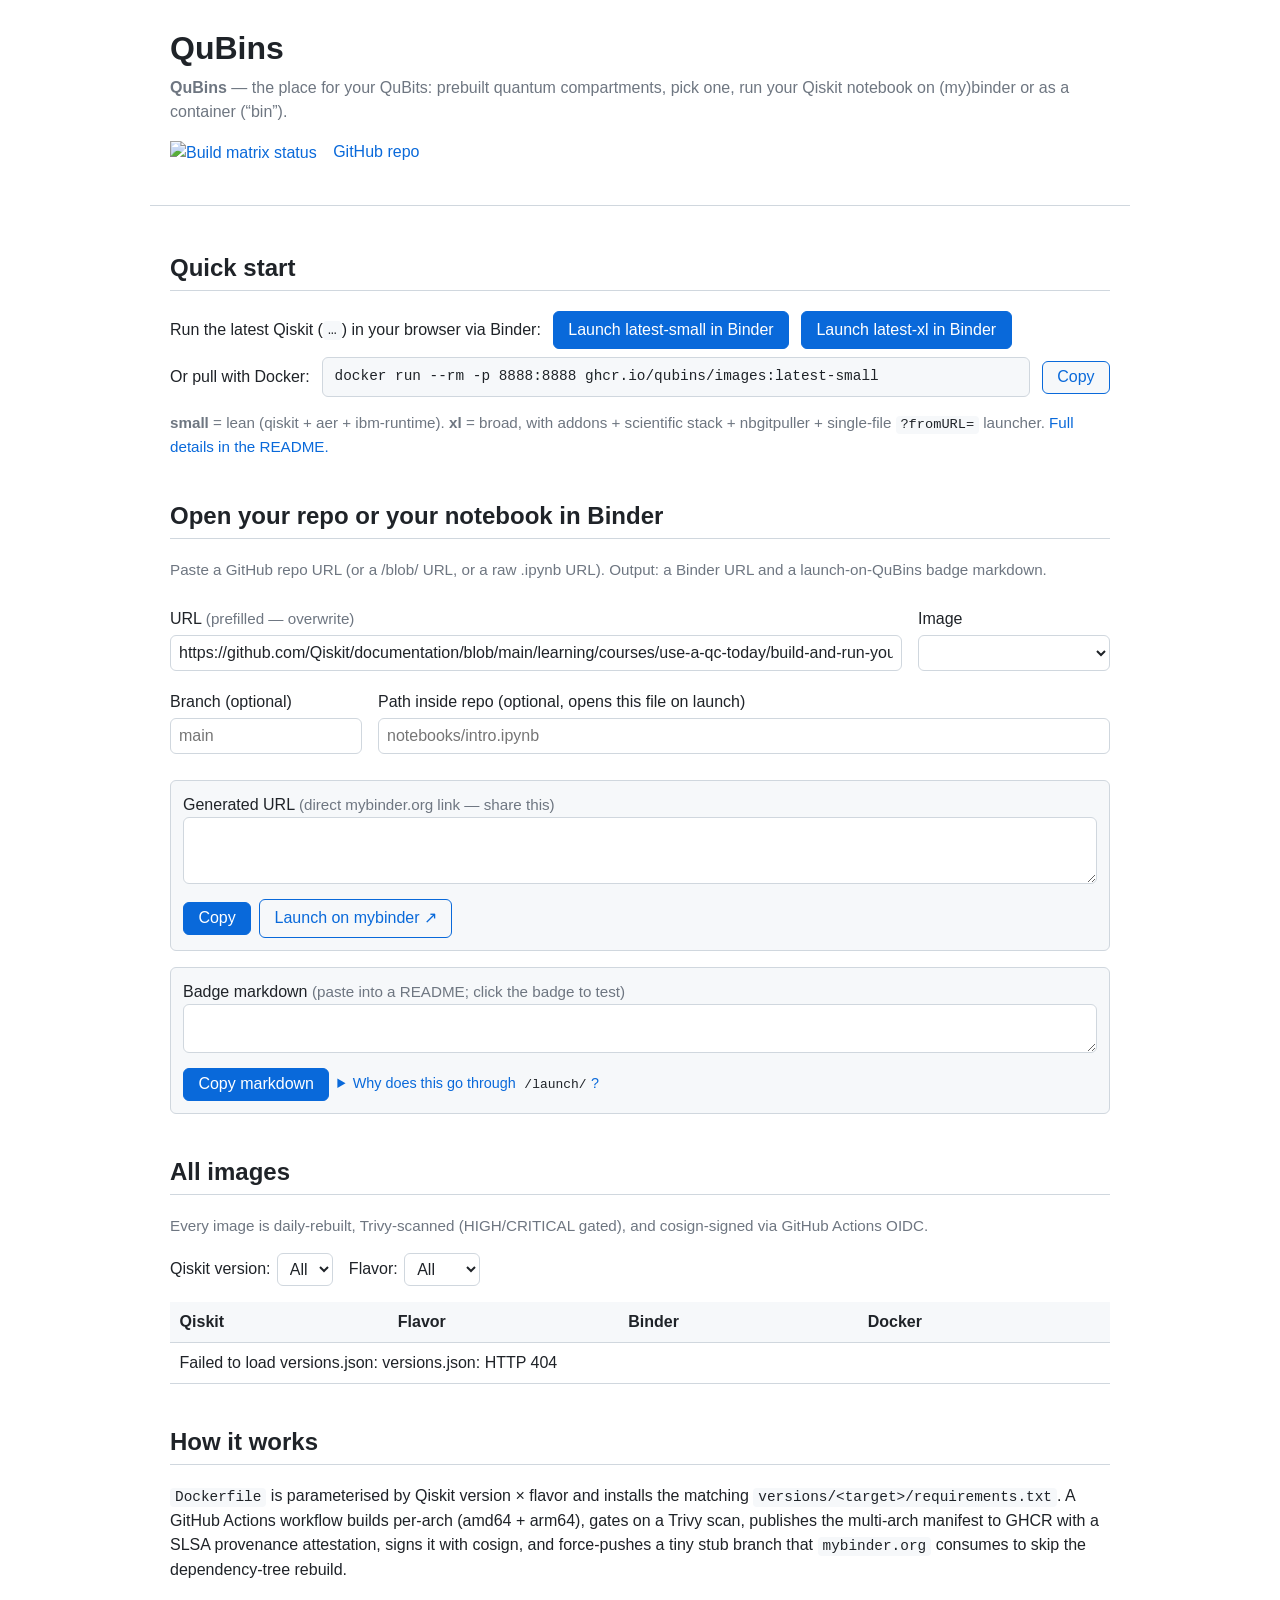
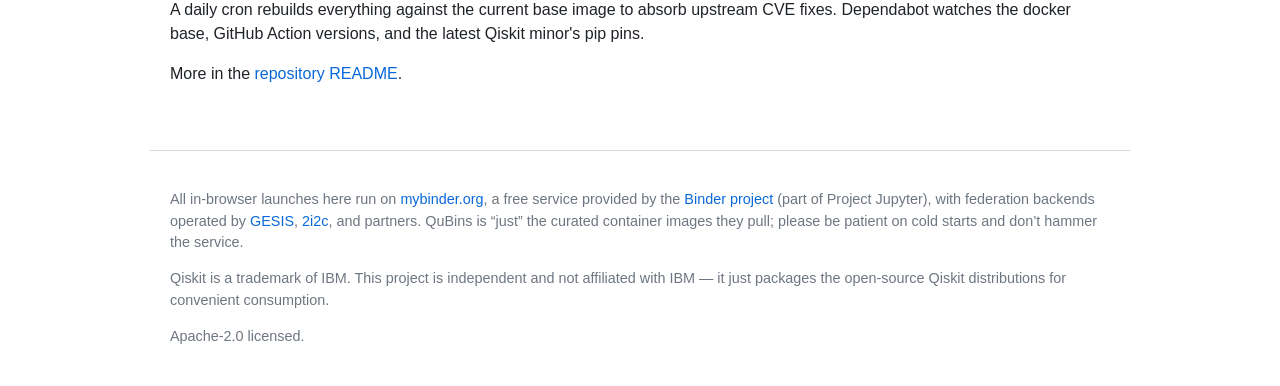
==== docs/index.html @ 39ad766c "Rename GHCR package: qubins/qiskit → qubins/images The previous package name borrowed the "Qiskit" t" ====
<!doctype html>
<html lang="en">
<head>
<meta charset="utf-8">
<meta name="viewport" content="width=device-width,initial-scale=1">
<title>QuBins — prebuilt Qiskit environments for Binder and Docker</title>
<meta name="description" content="Prebuilt, signed, daily-rebuilt Qiskit container images. Launch in Binder with one click or pull with Docker.">
<link rel="stylesheet" href="style.css">
</head>
<body>
<header>
  <h1>QuBins</h1>
  <p class="tagline">
    <strong>QuBins</strong> — the place for your QuBits: prebuilt quantum
    compartments, pick one, run your Qiskit notebook on (my)binder or as
    a container (&ldquo;bin&rdquo;).
  </p>
  <p class="badges">
    <a href="https://github.com/QuBins/qiskit-images/actions/workflows/build-matrix.yml"><img src="https://github.com/QuBins/qiskit-images/actions/workflows/build-matrix.yml/badge.svg" alt="Build matrix status"></a>
    <a href="https://github.com/QuBins/qiskit-images">GitHub repo</a>
  </p>
</header>

<main>

  <section id="quickstart">
    <h2>Quick start</h2>
    <p class="qs-line">
      <span>Run the latest Qiskit (<code id="qs-latest">…</code>) in your browser via Binder:</span>
      <a id="qs-binder-small" class="button" href="#" target="_blank" rel="noopener">Launch latest-small in Binder</a>
      <a id="qs-binder-xl"    class="button" href="#" target="_blank" rel="noopener">Launch latest-xl in Binder</a>
    </p>
    <p class="qs-line">
      <span>Or pull with Docker:</span>
      <code id="qs-docker">docker run --rm -p 8888:8888 ghcr.io/qubins/images:latest-small</code>
      <button class="button secondary" id="qs-docker-copy" type="button">Copy</button>
    </p>
    <p class="hint">
      <strong>small</strong> = lean (qiskit + aer + ibm-runtime).
      <strong>xl</strong> = broad, with addons + scientific stack + nbgitpuller +
      single-file <code>?fromURL=</code> launcher.
      <a href="https://github.com/QuBins/qiskit-images#readme">Full details in the README.</a>
    </p>
  </section>

  <section id="launch">
    <h2>Open your repo or your notebook in Binder</h2>
    <p class="hint">Paste a GitHub repo URL (or a /blob/ URL, or a raw .ipynb URL). Output: a Binder URL and a launch-on-QuBins badge markdown.</p>
    <p id="launch-mode-note" class="hint" hidden></p>

    <form id="form-launch" onsubmit="return false">
      <div class="row">
        <label class="grow">URL <span class="hint">(prefilled — overwrite)</span>
          <input type="url" id="launch-url" required
                 placeholder="https://github.com/USER/REPO  or a /blob/ URL  or a raw .ipynb URL"
                 value="https://github.com/Qiskit/documentation/blob/main/learning/courses/use-a-qc-today/build-and-run-your-first-quantum-program.ipynb">
        </label>
        <label class="image-pick">Image
          <select id="launch-image"></select>
        </label>
      </div>
      <div id="launch-clone-fields">
        <div class="row">
          <label class="branch">Branch (optional)
            <input type="text" id="launch-branch" placeholder="main">
          </label>
          <label class="grow">Path inside repo (optional, opens this file on launch)
            <input type="text" id="launch-path" placeholder="notebooks/intro.ipynb">
          </label>
        </div>
      </div>
    </form>

    <div class="output">
      <label>Generated URL <span class="hint">(direct mybinder.org link — share this)</span>
        <textarea id="launch-out" readonly rows="3"></textarea>
      </label>
      <div class="actions">
        <button class="button" id="launch-copy" type="button">Copy</button>
        <a id="launch-open" class="button secondary" href="#" target="_blank" rel="noopener" hidden>Launch on mybinder ↗</a>
      </div>
    </div>
    <div class="output">
      <label>Badge markdown <span class="hint">(paste into a README; click the badge to test)</span>
        <textarea id="launch-badge-md" readonly rows="2"></textarea>
      </label>
      <div class="actions badge-actions">
        <a id="launch-badge-link" href="#" target="_blank" rel="noopener" hidden><img id="launch-badge-preview" alt="launch on QuBins badge preview"></a>
        <button class="button" id="launch-badge-copy" type="button">Copy markdown</button>
        <details>
          <summary>Why does this go through <code>/launch/</code>?</summary>
          <p class="hint">
            The link in the badge points at our <a href="launch/">/launch/ redirector</a>
            rather than straight to mybinder.org. When mybinder's URL form changes
            (it has, historically), every badge already in the wild keeps working
            with no edit needed on the reader's side.
          </p>
        </details>
      </div>
    </div>
  </section>

  <section id="catalog">
    <h2>All images</h2>
    <p class="hint">
      Every image is daily-rebuilt, Trivy-scanned (HIGH/CRITICAL gated),
      and cosign-signed via GitHub Actions OIDC.
    </p>

    <div class="filters">
      <label>Qiskit version:
        <select id="filter-minor"><option value="">All</option></select>
      </label>
      <label>Flavor:
        <select id="filter-flavor">
          <option value="">All</option>
          <option value="small">small</option>
          <option value="xl">xl</option>
        </select>
      </label>
    </div>

    <table id="catalog-table">
      <thead>
        <tr>
          <th>Qiskit</th>
          <th>Flavor</th>
          <th>Binder</th>
          <th>Docker</th>
        </tr>
      </thead>
      <tbody></tbody>
    </table>
    <ul id="catalog-notes" class="notes"></ul>
  </section>

  <section id="howitworks">
    <h2>How it works</h2>
    <p>
      <code>Dockerfile</code> is parameterised by Qiskit version × flavor and
      installs the matching <code>versions/&lt;target&gt;/requirements.txt</code>.
      A GitHub Actions workflow builds per-arch (amd64 + arm64), gates
      on a Trivy scan, publishes the multi-arch manifest to GHCR with
      a SLSA provenance attestation, signs it with cosign, and
      force-pushes a tiny stub branch that <code>mybinder.org</code>
      consumes to skip the dependency-tree rebuild.
    </p>
    <p>
      A daily cron rebuilds everything against the current base image
      to absorb upstream CVE fixes. Dependabot watches the docker base,
      GitHub Action versions, and the latest Qiskit minor's pip pins.
    </p>
    <p>
      More in the <a href="https://github.com/QuBins/qiskit-images#readme">repository README</a>.
    </p>
  </section>

</main>

<footer>
  <p>
    All in-browser launches here run on
    <a href="https://mybinder.org">mybinder.org</a>, a free service
    provided by the
    <a href="https://jupyter.org/binder">Binder project</a> (part of
    Project Jupyter), with federation backends operated by
    <a href="https://www.gesis.org">GESIS</a>,
    <a href="https://2i2c.org">2i2c</a>, and partners. QuBins is
    &ldquo;just&rdquo; the curated container images they pull; please
    be patient on cold starts and don&rsquo;t hammer the service.
  </p>
  <p>
    Qiskit is a trademark of IBM. This project is independent and not
    affiliated with IBM &mdash; it just packages the open-source Qiskit
    distributions for convenient consumption.
  </p>
  <p>
    Apache-2.0 licensed.
  </p>
</footer>

<script src="app.js"></script>
</body>
</html>
---- docs/style.css ----
:root {
  --fg: #1f2328;
  --fg-muted: #6e7681;
  --bg: #ffffff;
  --bg-soft: #f6f8fa;
  --border: #d0d7de;
  --accent: #0969da;
  --accent-fg: #ffffff;
  --code-bg: #f6f8fa;
  --code-fg: #1f2328;
  --tag-latest: #2da44e;
}

@media (prefers-color-scheme: dark) {
  :root {
    --fg: #e6edf3;
    --fg-muted: #8b949e;
    --bg: #0d1117;
    --bg-soft: #161b22;
    --border: #30363d;
    --accent: #58a6ff;
    --accent-fg: #0d1117;
    --code-bg: #161b22;
    --code-fg: #e6edf3;
    --tag-latest: #3fb950;
  }
}

* { box-sizing: border-box; }

html, body {
  margin: 0;
  padding: 0;
  background: var(--bg);
  color: var(--fg);
  font-family: -apple-system, BlinkMacSystemFont, "Segoe UI", Helvetica, Arial, sans-serif;
  line-height: 1.5;
}

header, main, footer {
  max-width: 980px;
  margin: 0 auto;
  padding: 1.5rem 1.25rem;
}

header {
  border-bottom: 1px solid var(--border);
}

header h1 {
  margin: 0 0 0.25rem 0;
  font-size: 2rem;
}

.tagline {
  color: var(--fg-muted);
  margin: 0 0 0.5rem 0;
}

.badges img {
  vertical-align: middle;
}

.badges a {
  margin-right: 0.75rem;
}

section {
  margin-bottom: 2.5rem;
}

/* Quick-start: prose label + action(s) on a single flex row.
   Wraps below the breakpoint, so it still looks fine on mobile. */
.qs-line {
  display: flex;
  flex-wrap: wrap;
  align-items: center;
  gap: 0.75rem;
  margin: 0.5rem 0;
}
.qs-line > span {
  flex: 0 1 auto;
}
.qs-line > code {
  flex: 1 1 20rem;
  padding: 0.5rem 0.75rem;
  background: var(--code-bg);
  border: 1px solid var(--border);
  border-radius: 6px;
  white-space: nowrap;
  overflow-x: auto;
}

section h2 {
  border-bottom: 1px solid var(--border);
  padding-bottom: 0.25rem;
}

code, pre, textarea {
  font-family: ui-monospace, SFMono-Regular, "SF Mono", Menlo, Consolas, "Liberation Mono", monospace;
  font-size: 0.9em;
}

pre {
  background: var(--code-bg);
  color: var(--code-fg);
  padding: 0.75rem 1rem;
  border-radius: 6px;
  overflow-x: auto;
  border: 1px solid var(--border);
}

code {
  background: var(--code-bg);
  color: var(--code-fg);
  padding: 0.1em 0.35em;
  border-radius: 4px;
}

pre code {
  background: transparent;
  padding: 0;
}

a {
  color: var(--accent);
  text-decoration: none;
}

a:hover {
  text-decoration: underline;
}

.button {
  display: inline-block;
  background: var(--accent);
  color: var(--accent-fg);
  padding: 0.4rem 0.9rem;
  border-radius: 6px;
  border: 1px solid var(--accent);
  font-weight: 500;
  cursor: pointer;
  text-decoration: none;
  font-family: inherit;
  font-size: inherit;
}

.button:hover {
  filter: brightness(1.1);
  text-decoration: none;
}

.button.secondary {
  background: var(--bg-soft);
  color: var(--accent);
}

.button[disabled],
.button:disabled {
  opacity: 0.5;
  cursor: not-allowed;
}

.hint {
  color: var(--fg-muted);
  font-size: 0.95em;
}

.filters {
  margin: 1rem 0;
  display: flex;
  gap: 1rem;
  flex-wrap: wrap;
}

.filters label {
  display: inline-flex;
  align-items: center;
  gap: 0.4rem;
}

select, input, textarea {
  font-family: inherit;
  font-size: inherit;
  padding: 0.35rem 0.5rem;
  border: 1px solid var(--border);
  border-radius: 6px;
  background: var(--bg);
  color: var(--fg);
}

textarea {
  width: 100%;
  resize: vertical;
}

table {
  border-collapse: collapse;
  width: 100%;
}

th, td {
  text-align: left;
  padding: 0.5rem 0.6rem;
  border-bottom: 1px solid var(--border);
  vertical-align: middle;
}

th {
  background: var(--bg-soft);
  font-weight: 600;
}

.row-latest {
  background: rgba(63, 185, 80, 0.06);
}

/* "Embed in your project" section: keep badge previews on their own
   line with a hair of vertical space. */
.badge-row {
  margin: 0.75rem 0;
}
.badge-row img {
  vertical-align: middle;
}

.tag {
  display: inline-block;
  padding: 0.05em 0.5em;
  border-radius: 999px;
  font-size: 0.8em;
  background: var(--tag-latest);
  color: white;
  margin-left: 0.4em;
  vertical-align: middle;
}

.notes {
  color: var(--fg-muted);
  font-size: 0.9em;
}

.tabs {
  display: flex;
  gap: 0.25rem;
  border-bottom: 1px solid var(--border);
  margin-bottom: 1rem;
}

.tab {
  background: transparent;
  color: var(--fg);
  border: 1px solid transparent;
  border-bottom: none;
  padding: 0.4rem 0.9rem;
  font-family: inherit;
  font-size: inherit;
  cursor: pointer;
  border-radius: 6px 6px 0 0;
  position: relative;
  top: 1px;
}

.tab.active {
  background: var(--bg);
  border-color: var(--border);
  font-weight: 600;
}

.tabpanel {
  display: none;
}

.tabpanel.active {
  display: block;
}

form label {
  display: block;
  margin: 0.6rem 0;
}

form label input,
form label select {
  display: block;
  width: 100%;
  margin-top: 0.25rem;
}

/* Side-by-side form rows. Stack on narrow screens via flex-wrap. */
form .row {
  display: flex;
  flex-wrap: wrap;
  gap: 1rem;
}
form .row > label {
  /* Default each cell to a sensible minimum so it doesn't collapse. */
  flex: 1 1 16rem;
}
/* Image picker shrinks to fit its short content rather than stretching
   to fill the row. Don't force-grow it; let neighbours take the slack. */
form label.image-pick {
  flex: 0 0 auto;
}
form label.image-pick select {
  width: auto;
  min-width: 12rem;
}
form label.grow { flex: 1 1 16rem; }

/* Branch is a short identifier; Path is a long sub-path. Bias the
   shared row so Branch takes only what it needs and Path gets the
   rest. Stacks below the 16rem floor on narrow screens. */
form label.branch { flex: 0 1 12rem; }

/* Image dropdown should visually match the text input next to it. The
   `<select>` and `<input>` have slightly different default vertical
   metrics; set a single line-height + box-sizing so they line up. */
form label.image-pick select,
form .row input[type="url"],
form .row input[type="text"] {
  height: 2.25rem;
  box-sizing: border-box;
}

/* Badge action row: preview, copy button, and the why-redirector
   <details> all live on one line to save vertical space. The
   <details> grows to fill remaining width so its expanded panel
   wraps nicely beneath. */
.badge-actions {
  display: flex;
  flex-wrap: wrap;
  align-items: center;
  gap: 0.75rem;
}
.badge-actions details {
  flex: 1 1 16rem;
  margin-top: 0;
}
.badge-actions img {
  vertical-align: middle;
}

/* "Why does this go through /launch/?" — collapsed by default; the
   one-line summary preserves vertical space without losing the link. */
details {
  margin-top: 0.5rem;
}
details > summary {
  cursor: pointer;
  color: var(--accent);
  font-size: 0.9em;
}
details[open] > summary {
  margin-bottom: 0.25rem;
}
details > p {
  margin: 0.25rem 0 0 0;
}

.output {
  margin-top: 1rem;
  padding: 0.75rem;
  border: 1px solid var(--border);
  border-radius: 6px;
  background: var(--bg-soft);
}

.actions {
  margin-top: 0.5rem;
  display: flex;
  gap: 0.5rem;
  align-items: center;
}

footer {
  border-top: 1px solid var(--border);
  color: var(--fg-muted);
  font-size: 0.9em;
}
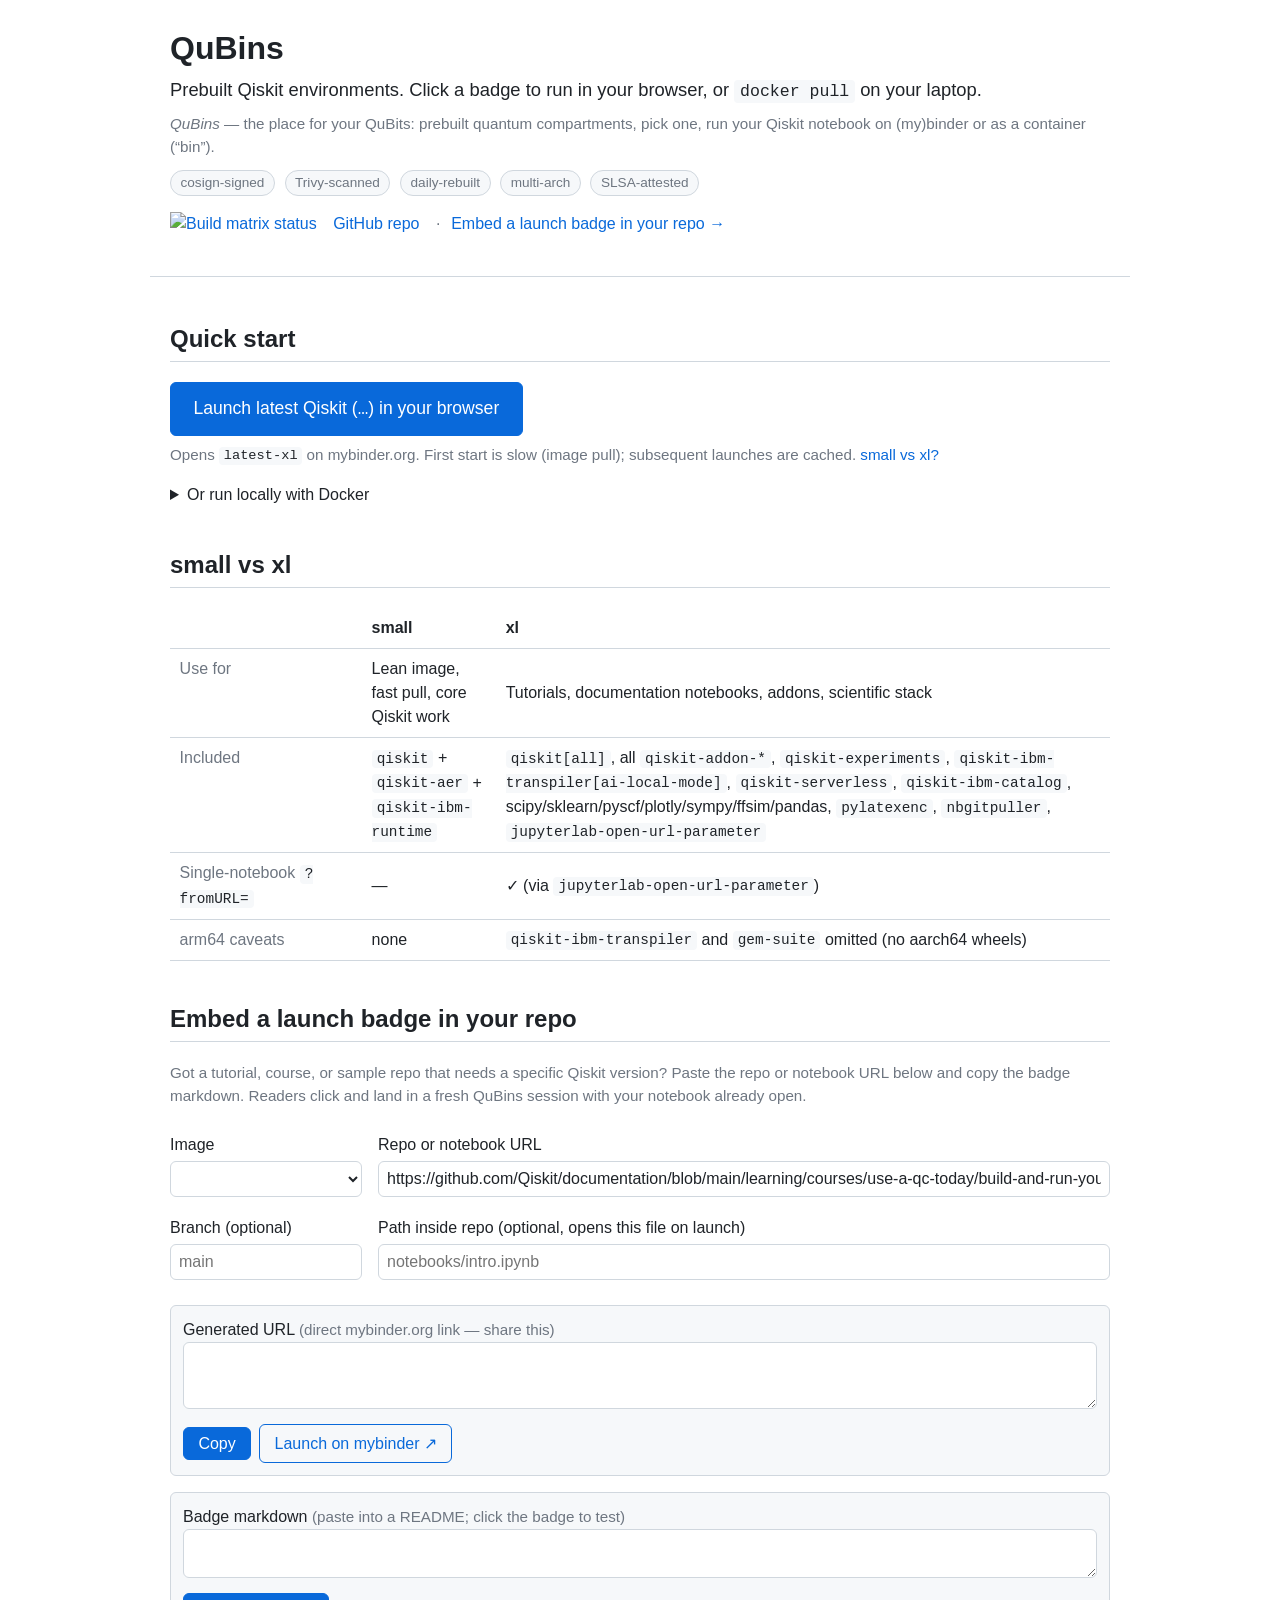
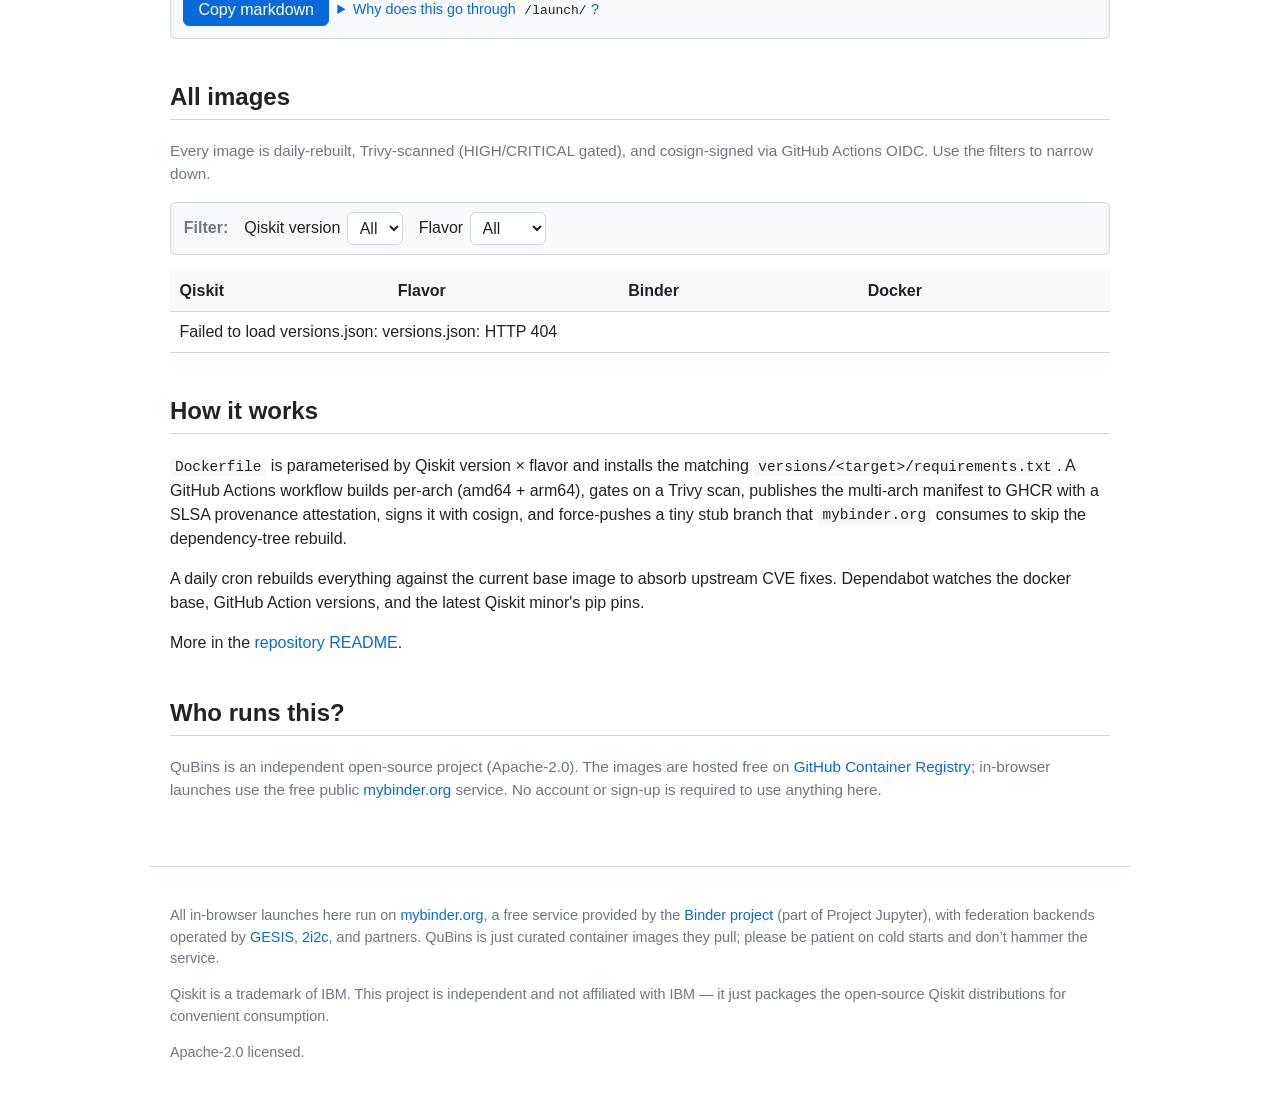
==== commit 6a4b0ea1: "Refresh homepage + README for first-time-visitor clarity Homepage: - Lead with a literal sentence ab" ====
--- a/docs/index.html
+++ b/docs/index.html
@@ -10,14 +10,27 @@
 <body>
 <header>
   <h1>QuBins</h1>
+  <p class="lede">
+    Prebuilt Qiskit environments. Click a badge to run in your
+    browser, or <code>docker pull</code> on your laptop.
+  </p>
   <p class="tagline">
-    <strong>QuBins</strong> — the place for your QuBits: prebuilt quantum
-    compartments, pick one, run your Qiskit notebook on (my)binder or as
-    a container (&ldquo;bin&rdquo;).
+    <em>QuBins</em> — the place for your QuBits: prebuilt quantum
+    compartments, pick one, run your Qiskit notebook on (my)binder or
+    as a container (&ldquo;bin&rdquo;).
+  </p>
+  <p class="trust-strip">
+    <span title="cosign keyless OIDC">cosign-signed</span>
+    <span title="Trivy HIGH/CRITICAL gated on every build">Trivy-scanned</span>
+    <span title="Daily cron at 04:00 UTC absorbs upstream base-image CVE fixes">daily-rebuilt</span>
+    <span title="linux/amd64 + linux/arm64 (Apple Silicon, Graviton)">multi-arch</span>
+    <span title="Build provenance attestations attached to every published manifest">SLSA-attested</span>
   </p>
   <p class="badges">
     <a href="https://github.com/QuBins/qiskit-images/actions/workflows/build-matrix.yml"><img src="https://github.com/QuBins/qiskit-images/actions/workflows/build-matrix.yml/badge.svg" alt="Build matrix status"></a>
     <a href="https://github.com/QuBins/qiskit-images">GitHub repo</a>
+    <span class="sep">·</span>
+    <a href="#launch">Embed a launch badge in your repo &rarr;</a>
   </p>
 </header>
 
@@ -25,38 +38,87 @@
 
   <section id="quickstart">
     <h2>Quick start</h2>
-    <p class="qs-line">
-      <span>Run the latest Qiskit (<code id="qs-latest">…</code>) in your browser via Binder:</span>
-      <a id="qs-binder-small" class="button" href="#" target="_blank" rel="noopener">Launch latest-small in Binder</a>
-      <a id="qs-binder-xl"    class="button" href="#" target="_blank" rel="noopener">Launch latest-xl in Binder</a>
-    </p>
-    <p class="qs-line">
-      <span>Or pull with Docker:</span>
-      <code id="qs-docker">docker run --rm -p 8888:8888 ghcr.io/qubins/images:latest-small</code>
-      <button class="button secondary" id="qs-docker-copy" type="button">Copy</button>
-    </p>
+    <p class="hero">
+      <a id="qs-binder-xl" class="button button-hero" href="#" target="_blank" rel="noopener">
+        Launch latest Qiskit (<code id="qs-latest">…</code>) in your browser
+      </a>
+    </p>
+    <p class="hint hero-hint">
+      Opens <code id="qs-latest-tag">latest-xl</code> on mybinder.org.
+      First start is slow (image pull); subsequent launches are
+      cached. <a href="#flavors">small vs xl?</a>
+    </p>
+
+    <details class="qs-docker">
+      <summary>Or run locally with Docker</summary>
+      <p class="qs-line">
+        <code id="qs-docker">docker run --rm -p 8888:8888 ghcr.io/qubins/images:latest-small</code>
+        <button class="button secondary" id="qs-docker-copy" type="button">Copy</button>
+      </p>
+      <p class="hint">
+        Watch stdout for the tokenised <code>http://127.0.0.1:8888/lab?token=…</code> URL.
+        Mount a folder with <code>-v "$PWD:/home/jovyan/work"</code>.
+      </p>
+    </details>
+  </section>
+
+  <section id="flavors">
+    <h2>small vs xl</h2>
+    <table class="flavors">
+      <thead>
+        <tr>
+          <th></th>
+          <th>small</th>
+          <th>xl</th>
+        </tr>
+      </thead>
+      <tbody>
+        <tr>
+          <th>Use for</th>
+          <td>Lean image, fast pull, core Qiskit work</td>
+          <td>Tutorials, documentation notebooks, addons, scientific stack</td>
+        </tr>
+        <tr>
+          <th>Included</th>
+          <td><code>qiskit</code> + <code>qiskit-aer</code> + <code>qiskit-ibm-runtime</code></td>
+          <td><code>qiskit[all]</code>, all <code>qiskit-addon-*</code>, <code>qiskit-experiments</code>,
+              <code>qiskit-ibm-transpiler[ai-local-mode]</code>, <code>qiskit-serverless</code>,
+              <code>qiskit-ibm-catalog</code>, scipy/sklearn/pyscf/plotly/sympy/ffsim/pandas,
+              <code>pylatexenc</code>, <code>nbgitpuller</code>, <code>jupyterlab-open-url-parameter</code></td>
+        </tr>
+        <tr>
+          <th>Single-notebook <code>?fromURL=</code></th>
+          <td>—</td>
+          <td>✓ (via <code>jupyterlab-open-url-parameter</code>)</td>
+        </tr>
+        <tr>
+          <th>arm64 caveats</th>
+          <td>none</td>
+          <td><code>qiskit-ibm-transpiler</code> and <code>gem-suite</code> omitted (no aarch64 wheels)</td>
+        </tr>
+      </tbody>
+    </table>
+  </section>
+
+  <section id="launch">
+    <h2>Embed a launch badge in your repo</h2>
     <p class="hint">
-      <strong>small</strong> = lean (qiskit + aer + ibm-runtime).
-      <strong>xl</strong> = broad, with addons + scientific stack + nbgitpuller +
-      single-file <code>?fromURL=</code> launcher.
-      <a href="https://github.com/QuBins/qiskit-images#readme">Full details in the README.</a>
-    </p>
-  </section>
-
-  <section id="launch">
-    <h2>Open your repo or your notebook in Binder</h2>
-    <p class="hint">Paste a GitHub repo URL (or a /blob/ URL, or a raw .ipynb URL). Output: a Binder URL and a launch-on-QuBins badge markdown.</p>
+      Got a tutorial, course, or sample repo that needs a specific
+      Qiskit version? Paste the repo or notebook URL below and copy
+      the badge markdown. Readers click and land in a fresh QuBins
+      session with your notebook already open.
+    </p>
     <p id="launch-mode-note" class="hint" hidden></p>
 
     <form id="form-launch" onsubmit="return false">
       <div class="row">
-        <label class="grow">URL <span class="hint">(prefilled — overwrite)</span>
-          <input type="url" id="launch-url" required
-                 placeholder="https://github.com/USER/REPO  or a /blob/ URL  or a raw .ipynb URL"
-                 value="https://github.com/Qiskit/documentation/blob/main/learning/courses/use-a-qc-today/build-and-run-your-first-quantum-program.ipynb">
-        </label>
         <label class="image-pick">Image
           <select id="launch-image"></select>
+        </label>
+        <label class="grow">Repo or notebook URL
+          <input type="url" id="launch-url" required
+                 placeholder="https://github.com/USER/REPO  or  /blob/  or  raw .ipynb URL"
+                 value="https://github.com/Qiskit/documentation/blob/main/learning/courses/use-a-qc-today/build-and-run-your-first-quantum-program.ipynb">
         </label>
       </div>
       <div id="launch-clone-fields">
@@ -104,14 +166,16 @@
     <h2>All images</h2>
     <p class="hint">
       Every image is daily-rebuilt, Trivy-scanned (HIGH/CRITICAL gated),
-      and cosign-signed via GitHub Actions OIDC.
-    </p>
-
-    <div class="filters">
-      <label>Qiskit version:
+      and cosign-signed via GitHub Actions OIDC. Use the filters to
+      narrow down.
+    </p>
+
+    <div class="filters" role="group" aria-label="Filter catalog">
+      <span class="filters-label">Filter:</span>
+      <label>Qiskit version
         <select id="filter-minor"><option value="">All</option></select>
       </label>
-      <label>Flavor:
+      <label>Flavor
         <select id="filter-flavor">
           <option value="">All</option>
           <option value="small">small</option>
@@ -155,6 +219,18 @@
     </p>
   </section>
 
+  <section id="about">
+    <h2>Who runs this?</h2>
+    <p class="hint">
+      QuBins is an independent open-source project (Apache-2.0). The
+      images are hosted free on
+      <a href="https://github.com/QuBins/qiskit-images/pkgs/container/images">GitHub Container Registry</a>;
+      in-browser launches use the free public
+      <a href="https://mybinder.org">mybinder.org</a> service. No
+      account or sign-up is required to use anything here.
+    </p>
+  </section>
+
 </main>
 
 <footer>
@@ -165,9 +241,9 @@
     <a href="https://jupyter.org/binder">Binder project</a> (part of
     Project Jupyter), with federation backends operated by
     <a href="https://www.gesis.org">GESIS</a>,
-    <a href="https://2i2c.org">2i2c</a>, and partners. QuBins is
-    &ldquo;just&rdquo; the curated container images they pull; please
-    be patient on cold starts and don&rsquo;t hammer the service.
+    <a href="https://2i2c.org">2i2c</a>, and partners. QuBins is just
+    curated container images they pull; please be patient on cold
+    starts and don&rsquo;t hammer the service.
   </p>
   <p>
     Qiskit is a trademark of IBM. This project is independent and not
--- a/docs/style.css
+++ b/docs/style.css
@@ -52,9 +52,41 @@
   font-size: 2rem;
 }
 
+/* Lede: one literal sentence above the wordplay tagline. Slightly
+   bigger than body text so it gets read first. */
+.lede {
+  font-size: 1.15rem;
+  margin: 0 0 0.5rem 0;
+}
+
 .tagline {
   color: var(--fg-muted);
-  margin: 0 0 0.5rem 0;
+  margin: 0 0 0.75rem 0;
+  font-size: 0.95em;
+}
+
+/* Trust strip: row of small "supply-chain at a glance" tokens under
+   the lede. Hover/title tooltips carry the detail; the strip itself
+   stays scannable. */
+.trust-strip {
+  display: flex;
+  flex-wrap: wrap;
+  gap: 0.4rem 0.6rem;
+  margin: 0 0 0.75rem 0;
+  font-size: 0.85em;
+}
+.trust-strip span {
+  background: var(--bg-soft);
+  color: var(--fg-muted);
+  border: 1px solid var(--border);
+  border-radius: 999px;
+  padding: 0.1em 0.7em;
+  cursor: default;
+}
+
+.badges .sep {
+  color: var(--fg-muted);
+  margin-right: 0.4rem;
 }
 
 .badges img {
@@ -161,6 +193,54 @@
   cursor: not-allowed;
 }
 
+/* Hero CTA: the single big "Launch latest Qiskit" button in the
+   quick-start. Bigger, generous padding, sits alone on its line. */
+.button-hero {
+  font-size: 1.1rem;
+  padding: 0.75rem 1.4rem;
+}
+.button-hero code {
+  background: transparent;
+  color: inherit;
+  padding: 0;
+  font-size: inherit;
+}
+
+.hero {
+  margin: 1rem 0 0.5rem 0;
+}
+.hero-hint {
+  margin: 0 0 1rem 0;
+}
+
+/* The fold-out "Or run locally with Docker" details — collapsed by
+   default so the hero stays the focus. */
+details.qs-docker {
+  margin-top: 0.5rem;
+}
+details.qs-docker > summary {
+  font-size: 1em;
+  color: var(--fg);
+  font-weight: 500;
+}
+
+/* small vs xl comparison table. First column is a row header, slightly
+   muted so the meaningful cells stand out. */
+table.flavors th {
+  background: transparent;
+  font-weight: 500;
+}
+table.flavors tbody th {
+  color: var(--fg-muted);
+  width: 12rem;
+  font-weight: 500;
+  vertical-align: top;
+}
+table.flavors thead th:nth-child(2),
+table.flavors thead th:nth-child(3) {
+  font-weight: 600;
+}
+
 .hint {
   color: var(--fg-muted);
   font-size: 0.95em;
@@ -168,9 +248,19 @@
 
 .filters {
   margin: 1rem 0;
-  display: flex;
+  padding: 0.6rem 0.8rem;
+  background: var(--bg-soft);
+  border: 1px solid var(--border);
+  border-radius: 6px;
+  display: flex;
+  align-items: center;
   gap: 1rem;
   flex-wrap: wrap;
+}
+
+.filters .filters-label {
+  font-weight: 600;
+  color: var(--fg-muted);
 }
 
 .filters label {
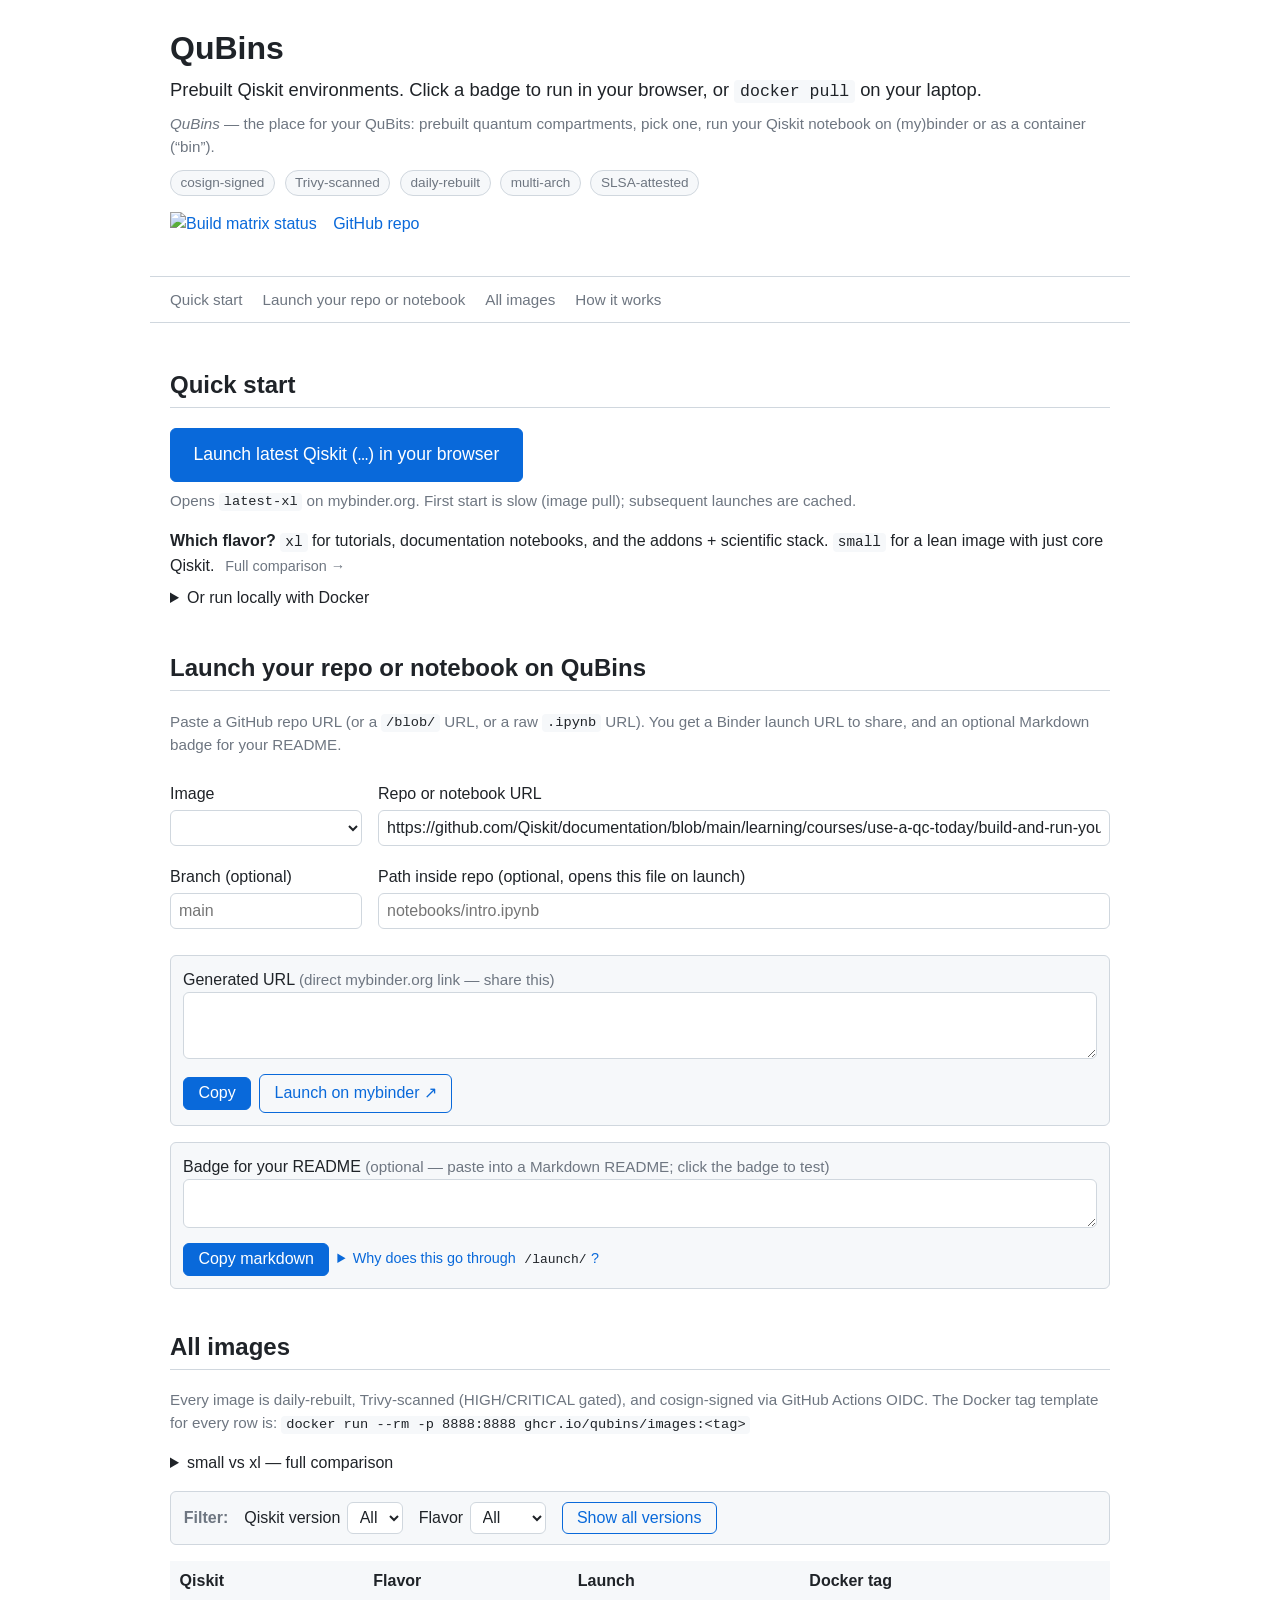
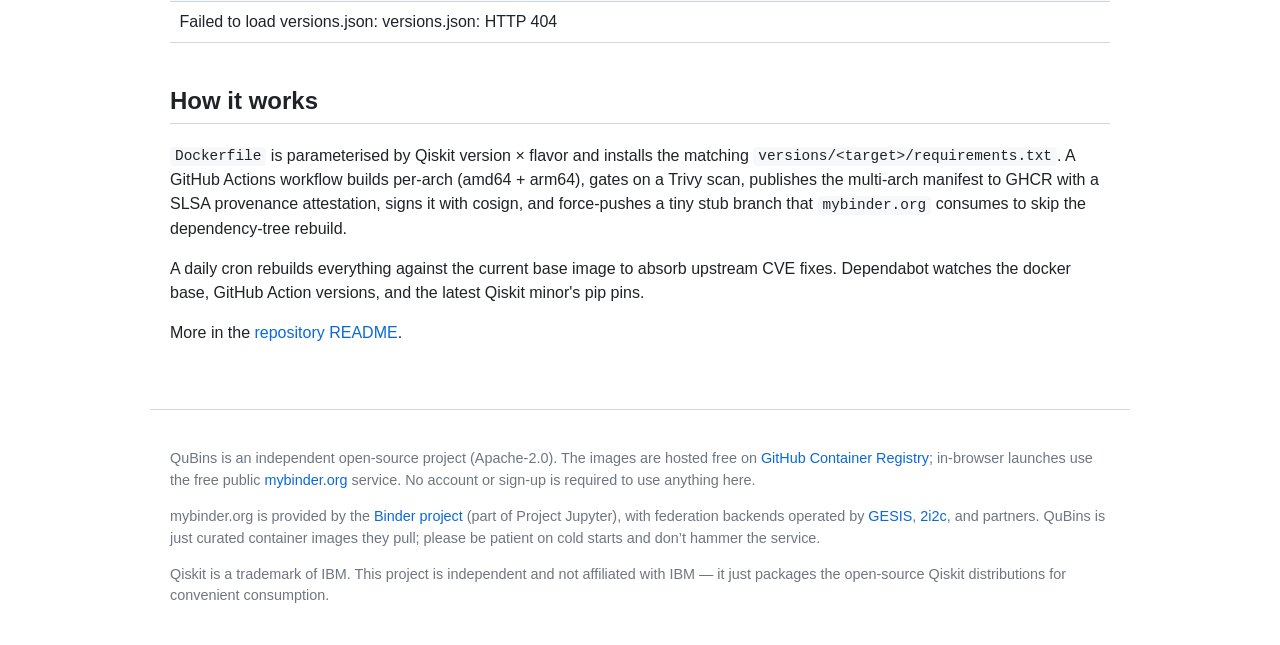
==== commit ec65475f: "Homepage + README follow-up: tighter sections, page nav, defer detail Based on follow-up feedback af" ====
--- a/docs/index.html
+++ b/docs/index.html
@@ -29,10 +29,15 @@
   <p class="badges">
     <a href="https://github.com/QuBins/qiskit-images/actions/workflows/build-matrix.yml"><img src="https://github.com/QuBins/qiskit-images/actions/workflows/build-matrix.yml/badge.svg" alt="Build matrix status"></a>
     <a href="https://github.com/QuBins/qiskit-images">GitHub repo</a>
-    <span class="sep">·</span>
-    <a href="#launch">Embed a launch badge in your repo &rarr;</a>
   </p>
 </header>
+
+<nav class="topnav" aria-label="On this page">
+  <a href="#quickstart">Quick start</a>
+  <a href="#launch">Launch your repo or notebook</a>
+  <a href="#catalog">All images</a>
+  <a href="#howitworks">How it works</a>
+</nav>
 
 <main>
 
@@ -46,7 +51,13 @@
     <p class="hint hero-hint">
       Opens <code id="qs-latest-tag">latest-xl</code> on mybinder.org.
       First start is slow (image pull); subsequent launches are
-      cached. <a href="#flavors">small vs xl?</a>
+      cached.
+    </p>
+    <p class="hero-pick">
+      <strong>Which flavor?</strong> <code>xl</code> for tutorials,
+      documentation notebooks, and the addons + scientific stack.
+      <code>small</code> for a lean image with just core Qiskit.
+      <a href="#catalog-flavors" class="hint">Full comparison &rarr;</a>
     </p>
 
     <details class="qs-docker">
@@ -62,51 +73,12 @@
     </details>
   </section>
 
-  <section id="flavors">
-    <h2>small vs xl</h2>
-    <table class="flavors">
-      <thead>
-        <tr>
-          <th></th>
-          <th>small</th>
-          <th>xl</th>
-        </tr>
-      </thead>
-      <tbody>
-        <tr>
-          <th>Use for</th>
-          <td>Lean image, fast pull, core Qiskit work</td>
-          <td>Tutorials, documentation notebooks, addons, scientific stack</td>
-        </tr>
-        <tr>
-          <th>Included</th>
-          <td><code>qiskit</code> + <code>qiskit-aer</code> + <code>qiskit-ibm-runtime</code></td>
-          <td><code>qiskit[all]</code>, all <code>qiskit-addon-*</code>, <code>qiskit-experiments</code>,
-              <code>qiskit-ibm-transpiler[ai-local-mode]</code>, <code>qiskit-serverless</code>,
-              <code>qiskit-ibm-catalog</code>, scipy/sklearn/pyscf/plotly/sympy/ffsim/pandas,
-              <code>pylatexenc</code>, <code>nbgitpuller</code>, <code>jupyterlab-open-url-parameter</code></td>
-        </tr>
-        <tr>
-          <th>Single-notebook <code>?fromURL=</code></th>
-          <td>—</td>
-          <td>✓ (via <code>jupyterlab-open-url-parameter</code>)</td>
-        </tr>
-        <tr>
-          <th>arm64 caveats</th>
-          <td>none</td>
-          <td><code>qiskit-ibm-transpiler</code> and <code>gem-suite</code> omitted (no aarch64 wheels)</td>
-        </tr>
-      </tbody>
-    </table>
-  </section>
-
   <section id="launch">
-    <h2>Embed a launch badge in your repo</h2>
+    <h2>Launch your repo or notebook on QuBins</h2>
     <p class="hint">
-      Got a tutorial, course, or sample repo that needs a specific
-      Qiskit version? Paste the repo or notebook URL below and copy
-      the badge markdown. Readers click and land in a fresh QuBins
-      session with your notebook already open.
+      Paste a GitHub repo URL (or a <code>/blob/</code> URL, or a raw
+      <code>.ipynb</code> URL). You get a Binder launch URL to share,
+      and an optional Markdown badge for your README.
     </p>
     <p id="launch-mode-note" class="hint" hidden></p>
 
@@ -143,7 +115,7 @@
       </div>
     </div>
     <div class="output">
-      <label>Badge markdown <span class="hint">(paste into a README; click the badge to test)</span>
+      <label>Badge for your README <span class="hint">(optional — paste into a Markdown README; click the badge to test)</span>
         <textarea id="launch-badge-md" readonly rows="2"></textarea>
       </label>
       <div class="actions badge-actions">
@@ -165,10 +137,49 @@
   <section id="catalog">
     <h2>All images</h2>
     <p class="hint">
-      Every image is daily-rebuilt, Trivy-scanned (HIGH/CRITICAL gated),
-      and cosign-signed via GitHub Actions OIDC. Use the filters to
-      narrow down.
-    </p>
+      Every image is daily-rebuilt, Trivy-scanned (HIGH/CRITICAL
+      gated), and cosign-signed via GitHub Actions OIDC. The Docker
+      tag template for every row is:
+      <code>docker run --rm -p 8888:8888 ghcr.io/qubins/images:&lt;tag&gt;</code>
+    </p>
+
+    <details id="catalog-flavors" class="catalog-flavors">
+      <summary>small vs xl — full comparison</summary>
+      <table class="flavors">
+        <thead>
+          <tr>
+            <th></th>
+            <th>small</th>
+            <th>xl</th>
+          </tr>
+        </thead>
+        <tbody>
+          <tr>
+            <th>Use for</th>
+            <td>Lean image, fast pull, core Qiskit work</td>
+            <td>Tutorials, documentation notebooks, addons, scientific stack</td>
+          </tr>
+          <tr>
+            <th>Included</th>
+            <td><code>qiskit</code> + <code>qiskit-aer</code> + <code>qiskit-ibm-runtime</code></td>
+            <td><code>qiskit[all]</code>, all <code>qiskit-addon-*</code>, <code>qiskit-experiments</code>,
+                <code>qiskit-ibm-transpiler[ai-local-mode]</code>, <code>qiskit-serverless</code>,
+                <code>qiskit-ibm-catalog</code>, scipy/sklearn/pyscf/plotly/sympy/ffsim/pandas,
+                <code>pylatexenc</code>, <code>nbgitpuller</code>, <code>jupyterlab-open-url-parameter</code></td>
+          </tr>
+          <tr>
+            <th>Single-notebook <code>?fromURL=</code></th>
+            <td>—</td>
+            <td>✓ (via <code>jupyterlab-open-url-parameter</code>)</td>
+          </tr>
+          <tr>
+            <th>arm64 caveats</th>
+            <td>none</td>
+            <td><code>qiskit-ibm-transpiler</code> and <code>gem-suite</code> omitted (no aarch64 wheels)</td>
+          </tr>
+        </tbody>
+      </table>
+    </details>
 
     <div class="filters" role="group" aria-label="Filter catalog">
       <span class="filters-label">Filter:</span>
@@ -182,6 +193,7 @@
           <option value="xl">xl</option>
         </select>
       </label>
+      <button id="filter-show-all" class="button secondary" type="button" hidden>Show all versions</button>
     </div>
 
     <table id="catalog-table">
@@ -189,8 +201,8 @@
         <tr>
           <th>Qiskit</th>
           <th>Flavor</th>
-          <th>Binder</th>
-          <th>Docker</th>
+          <th>Launch</th>
+          <th>Docker tag</th>
         </tr>
       </thead>
       <tbody></tbody>
@@ -219,25 +231,19 @@
     </p>
   </section>
 
-  <section id="about">
-    <h2>Who runs this?</h2>
-    <p class="hint">
-      QuBins is an independent open-source project (Apache-2.0). The
-      images are hosted free on
-      <a href="https://github.com/QuBins/qiskit-images/pkgs/container/images">GitHub Container Registry</a>;
-      in-browser launches use the free public
-      <a href="https://mybinder.org">mybinder.org</a> service. No
-      account or sign-up is required to use anything here.
-    </p>
-  </section>
-
 </main>
 
 <footer>
   <p>
-    All in-browser launches here run on
-    <a href="https://mybinder.org">mybinder.org</a>, a free service
-    provided by the
+    QuBins is an independent open-source project (Apache-2.0). The
+    images are hosted free on
+    <a href="https://github.com/QuBins/qiskit-images/pkgs/container/images">GitHub Container Registry</a>;
+    in-browser launches use the free public
+    <a href="https://mybinder.org">mybinder.org</a> service. No
+    account or sign-up is required to use anything here.
+  </p>
+  <p>
+    mybinder.org is provided by the
     <a href="https://jupyter.org/binder">Binder project</a> (part of
     Project Jupyter), with federation backends operated by
     <a href="https://www.gesis.org">GESIS</a>,
@@ -250,9 +256,6 @@
     affiliated with IBM &mdash; it just packages the open-source Qiskit
     distributions for convenient consumption.
   </p>
-  <p>
-    Apache-2.0 licensed.
-  </p>
 </footer>
 
 <script src="app.js"></script>
--- a/docs/style.css
+++ b/docs/style.css
@@ -89,6 +89,27 @@
   margin-right: 0.4rem;
 }
 
+/* In-page nav strip under the header. Plain anchors, no JS; matches
+   the section ordering so it doubles as a TOC for long pages. */
+nav.topnav {
+  max-width: 980px;
+  margin: 0 auto;
+  padding: 0.5rem 1.25rem;
+  border-bottom: 1px solid var(--border);
+  display: flex;
+  flex-wrap: wrap;
+  gap: 0.25rem 1.25rem;
+  font-size: 0.95em;
+}
+nav.topnav a {
+  color: var(--fg-muted);
+  padding: 0.2rem 0;
+}
+nav.topnav a:hover {
+  color: var(--accent);
+  text-decoration: none;
+}
+
 .badges img {
   vertical-align: middle;
 }
@@ -209,6 +230,13 @@
 .hero {
   margin: 1rem 0 0.5rem 0;
 }
+.hero-pick {
+  margin: 0.25rem 0 0.5rem 0;
+}
+.hero-pick a {
+  margin-left: 0.4rem;
+  font-size: 0.9em;
+}
 .hero-hint {
   margin: 0 0 1rem 0;
 }
@@ -239,6 +267,38 @@
 table.flavors thead th:nth-child(2),
 table.flavors thead th:nth-child(3) {
   font-weight: 600;
+}
+
+/* The full small-vs-xl comparison is collapsed by default inside the
+   catalog section; this gives the summary line a bit more weight than
+   the generic accent-blue link styling so it reads as a section
+   subhead. */
+details.catalog-flavors {
+  margin: 0.5rem 0 1rem 0;
+}
+details.catalog-flavors > summary {
+  color: var(--fg);
+  font-size: 1em;
+  font-weight: 500;
+}
+details.catalog-flavors[open] {
+  background: var(--bg-soft);
+  border: 1px solid var(--border);
+  border-radius: 6px;
+  padding: 0.5rem 0.8rem;
+}
+details.catalog-flavors[open] > summary {
+  margin-bottom: 0.5rem;
+}
+
+/* Catalog "Docker tag" cell: tag string + small copy button on one
+   line. Keep the tag selectable; the button copies the *full* docker
+   run command (template + tag) per its title attribute. */
+td.docker-tag-cell {
+  white-space: nowrap;
+}
+td.docker-tag-cell code {
+  margin-right: 0.4rem;
 }
 
 .hint {
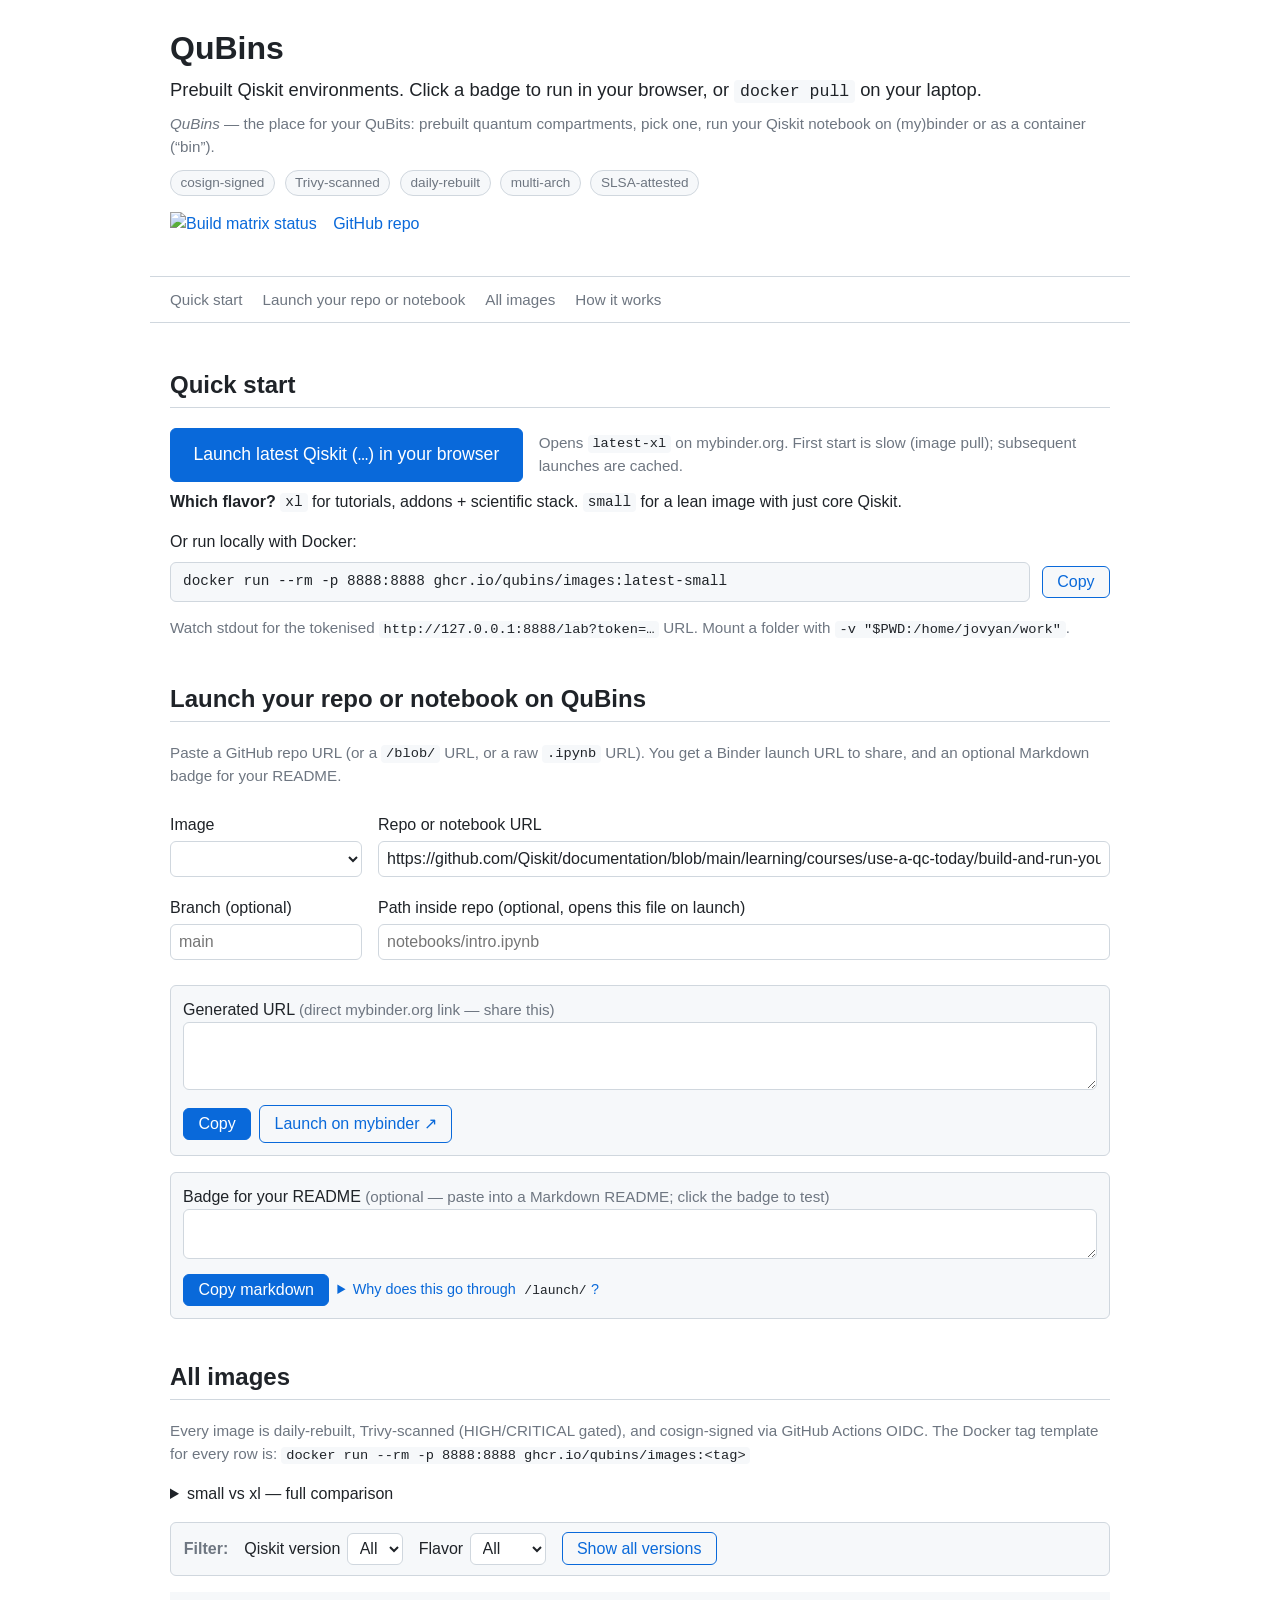
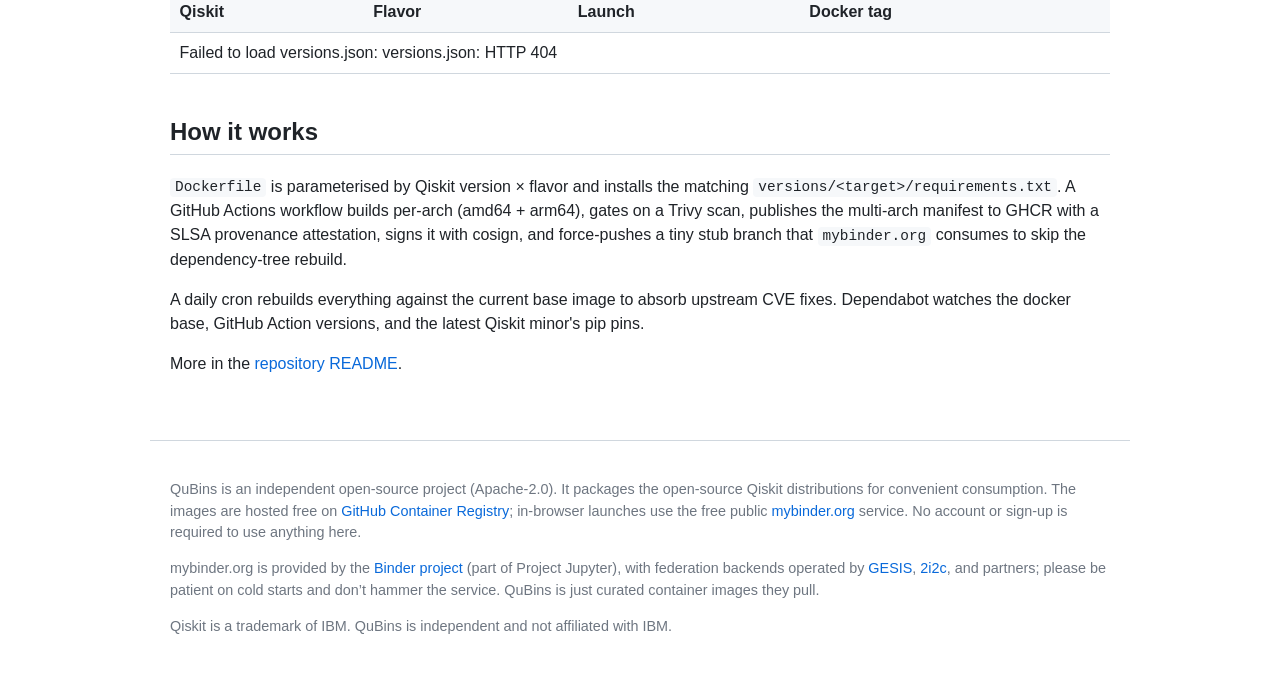
==== commit c746a14a: "Homepage + README: second follow-up pass Homepage hero: - Move the "Opens latest-xl on mybinder.org…" ====
--- a/docs/index.html
+++ b/docs/index.html
@@ -43,25 +43,24 @@
 
   <section id="quickstart">
     <h2>Quick start</h2>
-    <p class="hero">
+    <div class="hero">
       <a id="qs-binder-xl" class="button button-hero" href="#" target="_blank" rel="noopener">
         Launch latest Qiskit (<code id="qs-latest">…</code>) in your browser
       </a>
-    </p>
-    <p class="hint hero-hint">
-      Opens <code id="qs-latest-tag">latest-xl</code> on mybinder.org.
-      First start is slow (image pull); subsequent launches are
-      cached.
-    </p>
+      <span class="hint hero-hint">
+        Opens <code id="qs-latest-tag">latest-xl</code> on mybinder.org.
+        First start is slow (image pull); subsequent launches are
+        cached.
+      </span>
+    </div>
     <p class="hero-pick">
       <strong>Which flavor?</strong> <code>xl</code> for tutorials,
-      documentation notebooks, and the addons + scientific stack.
-      <code>small</code> for a lean image with just core Qiskit.
-      <a href="#catalog-flavors" class="hint">Full comparison &rarr;</a>
-    </p>
-
-    <details class="qs-docker">
-      <summary>Or run locally with Docker</summary>
+      addons + scientific stack. <code>small</code> for a lean image
+      with just core Qiskit.
+    </p>
+
+    <div class="qs-docker">
+      <p class="qs-docker-label">Or run locally with Docker:</p>
       <p class="qs-line">
         <code id="qs-docker">docker run --rm -p 8888:8888 ghcr.io/qubins/images:latest-small</code>
         <button class="button secondary" id="qs-docker-copy" type="button">Copy</button>
@@ -70,7 +69,7 @@
         Watch stdout for the tokenised <code>http://127.0.0.1:8888/lab?token=…</code> URL.
         Mount a folder with <code>-v "$PWD:/home/jovyan/work"</code>.
       </p>
-    </details>
+    </div>
   </section>
 
   <section id="launch">
@@ -235,8 +234,9 @@
 
 <footer>
   <p>
-    QuBins is an independent open-source project (Apache-2.0). The
-    images are hosted free on
+    QuBins is an independent open-source project (Apache-2.0). It
+    packages the open-source Qiskit distributions for convenient
+    consumption. The images are hosted free on
     <a href="https://github.com/QuBins/qiskit-images/pkgs/container/images">GitHub Container Registry</a>;
     in-browser launches use the free public
     <a href="https://mybinder.org">mybinder.org</a> service. No
@@ -247,14 +247,13 @@
     <a href="https://jupyter.org/binder">Binder project</a> (part of
     Project Jupyter), with federation backends operated by
     <a href="https://www.gesis.org">GESIS</a>,
-    <a href="https://2i2c.org">2i2c</a>, and partners. QuBins is just
-    curated container images they pull; please be patient on cold
-    starts and don&rsquo;t hammer the service.
+    <a href="https://2i2c.org">2i2c</a>, and partners; please be
+    patient on cold starts and don&rsquo;t hammer the service. QuBins
+    is just curated container images they pull.
   </p>
   <p>
-    Qiskit is a trademark of IBM. This project is independent and not
-    affiliated with IBM &mdash; it just packages the open-source Qiskit
-    distributions for convenient consumption.
+    Qiskit is a trademark of IBM. QuBins is independent and not
+    affiliated with IBM.
   </p>
 </footer>
 
--- a/docs/style.css
+++ b/docs/style.css
@@ -227,46 +227,64 @@
   font-size: inherit;
 }
 
+/* Hero row: big launch button and its explanatory hint side-by-side,
+   wrapping below the breakpoint. The hint stays vertically centred
+   relative to the (taller) button so the two read as one unit. */
 .hero {
+  display: flex;
+  flex-wrap: wrap;
+  align-items: center;
+  gap: 1rem;
   margin: 1rem 0 0.5rem 0;
 }
+.hero-hint {
+  flex: 1 1 18rem;
+  margin: 0;
+}
 .hero-pick {
-  margin: 0.25rem 0 0.5rem 0;
-}
-.hero-pick a {
-  margin-left: 0.4rem;
-  font-size: 0.9em;
-}
-.hero-hint {
-  margin: 0 0 1rem 0;
-}
-
-/* The fold-out "Or run locally with Docker" details — collapsed by
-   default so the hero stays the focus. */
-details.qs-docker {
+  margin: 0.25rem 0 1rem 0;
+}
+
+/* "Or run locally with Docker" block. No longer folded — it's short
+   enough to live inline. The label sits on its own line above the
+   command + copy button. */
+.qs-docker {
   margin-top: 0.5rem;
 }
-details.qs-docker > summary {
-  font-size: 1em;
-  color: var(--fg);
+.qs-docker-label {
+  margin: 0.25rem 0 0.25rem 0;
   font-weight: 500;
 }
 
 /* small vs xl comparison table. First column is a row header, slightly
-   muted so the meaningful cells stand out. */
+   muted so the meaningful cells stand out. The two data columns split
+   the remaining width evenly so the package list in xl doesn't push
+   small into a narrow strip. */
+table.flavors {
+  table-layout: fixed;
+}
 table.flavors th {
   background: transparent;
   font-weight: 500;
 }
 table.flavors tbody th {
   color: var(--fg-muted);
-  width: 12rem;
+  width: 9rem;
   font-weight: 500;
   vertical-align: top;
+  white-space: nowrap;
 }
 table.flavors thead th:nth-child(2),
 table.flavors thead th:nth-child(3) {
   font-weight: 600;
+  width: calc((100% - 9rem) / 2);
+}
+table.flavors td {
+  vertical-align: top;
+}
+table.flavors td code {
+  white-space: normal;
+  word-break: break-word;
 }
 
 /* The full small-vs-xl comparison is collapsed by default inside the
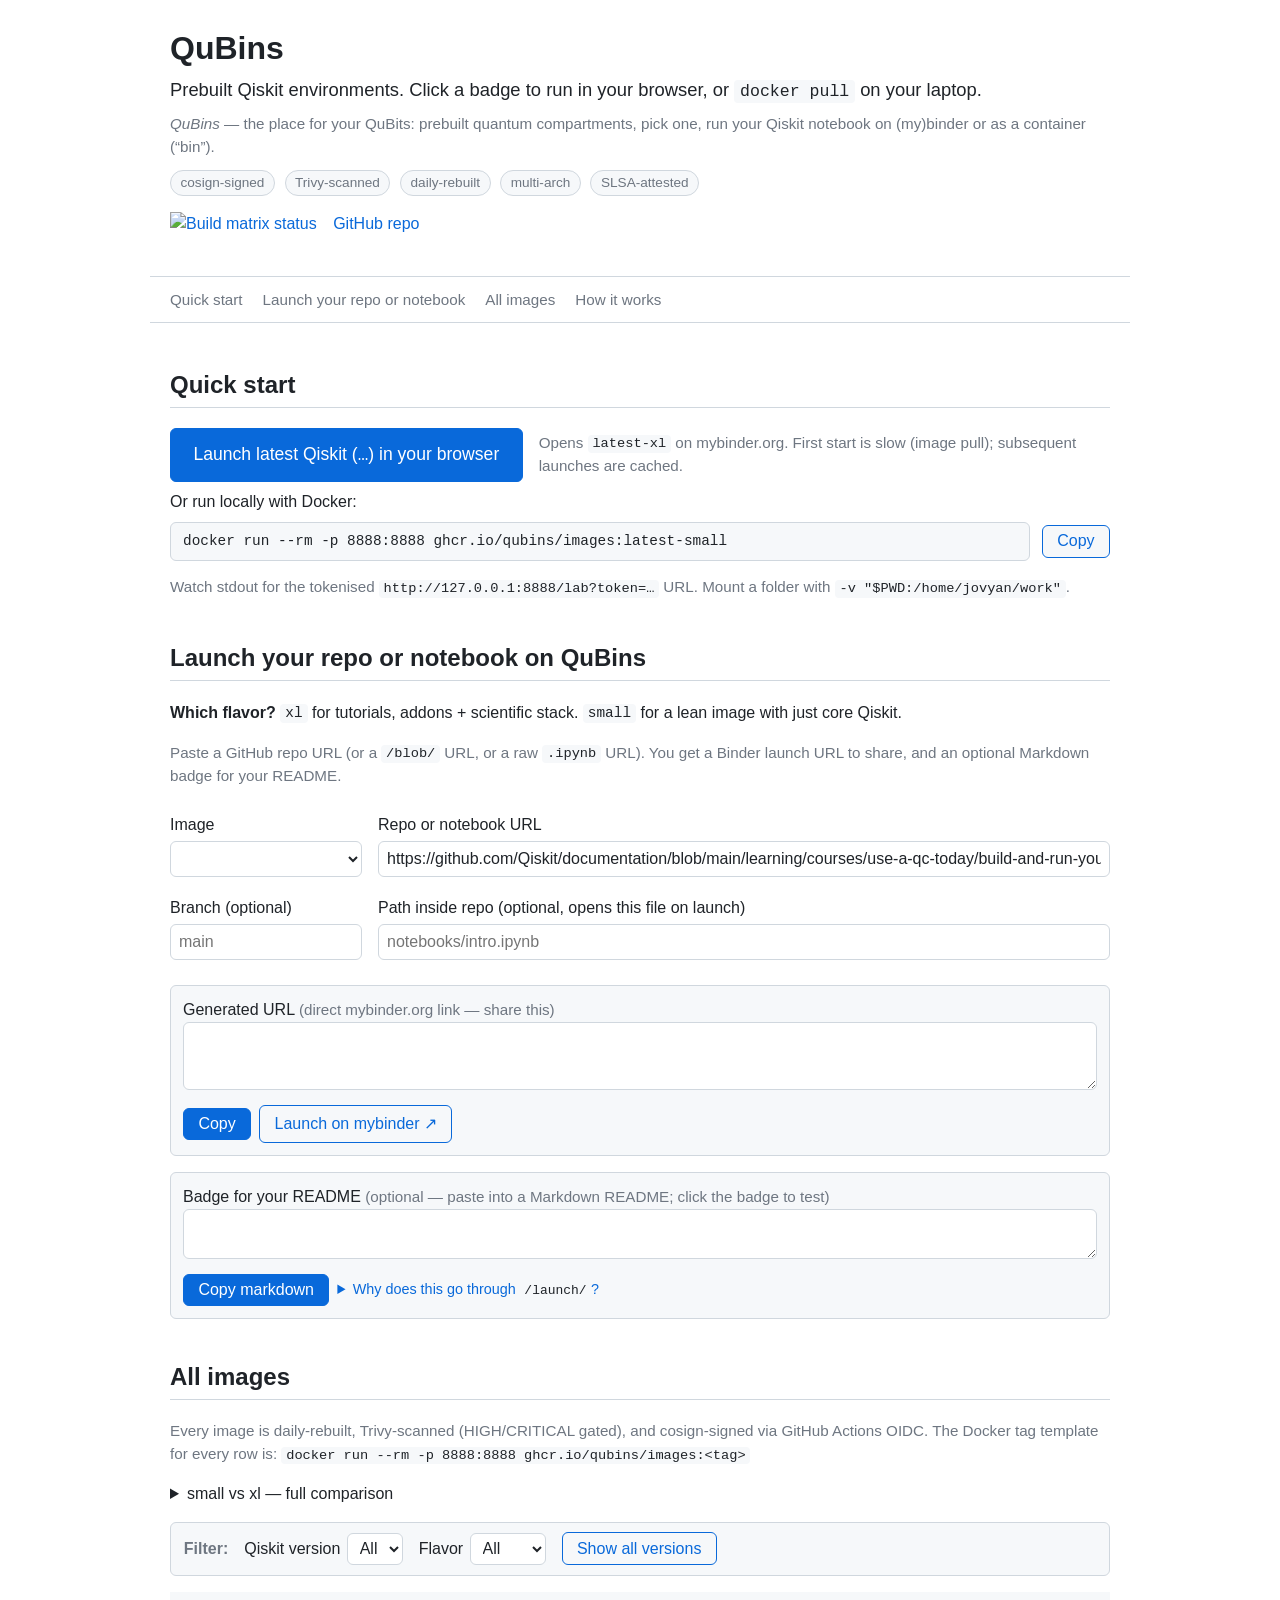
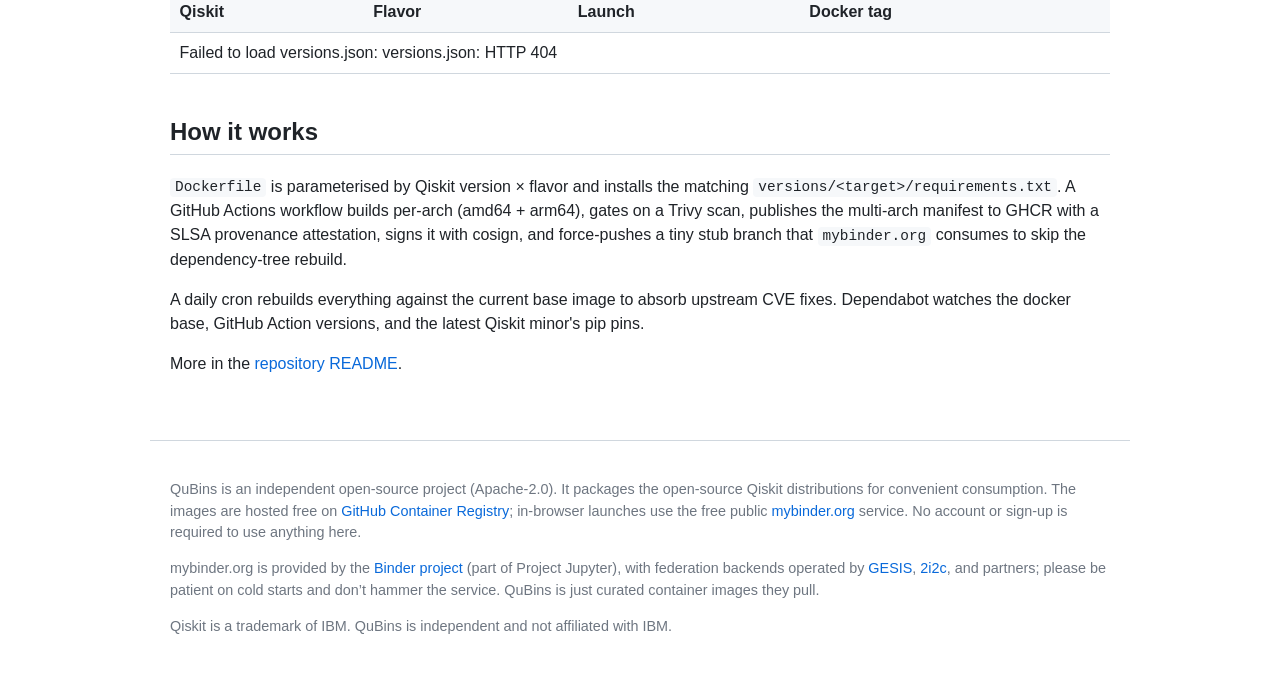
==== commit a825b18a: "docs: move 'Which flavor?' to launch section; drop pip-install snippet Homepage: - 'Which flavor? xl" ====
--- a/docs/index.html
+++ b/docs/index.html
@@ -6,6 +6,7 @@
 <title>QuBins — prebuilt Qiskit environments for Binder and Docker</title>
 <meta name="description" content="Prebuilt, signed, daily-rebuilt Qiskit container images. Launch in Binder with one click or pull with Docker.">
 <link rel="stylesheet" href="style.css">
+<script defer src="https://cloud.umami.is/script.js" data-website-id="97f347ac-e7ba-4be3-b26f-ab4b328bdbf2"></script>
 </head>
 <body>
 <header>
@@ -53,11 +54,6 @@
         cached.
       </span>
     </div>
-    <p class="hero-pick">
-      <strong>Which flavor?</strong> <code>xl</code> for tutorials,
-      addons + scientific stack. <code>small</code> for a lean image
-      with just core Qiskit.
-    </p>
 
     <div class="qs-docker">
       <p class="qs-docker-label">Or run locally with Docker:</p>
@@ -74,6 +70,11 @@
 
   <section id="launch">
     <h2>Launch your repo or notebook on QuBins</h2>
+    <p class="hero-pick">
+      <strong>Which flavor?</strong> <code>xl</code> for tutorials,
+      addons + scientific stack. <code>small</code> for a lean image
+      with just core Qiskit.
+    </p>
     <p class="hint">
       Paste a GitHub repo URL (or a <code>/blob/</code> URL, or a raw
       <code>.ipynb</code> URL). You get a Binder launch URL to share,
--- a/docs/style.css
+++ b/docs/style.css
@@ -383,6 +383,14 @@
   background: rgba(63, 185, 80, 0.06);
 }
 
+/* Secondary line under a catalog cell — image size / build date.
+   Smaller and muted so it doesn't compete with the flavor name. */
+.row-sub {
+  color: var(--fg-muted);
+  font-size: 0.8em;
+  margin-top: 0.1em;
+}
+
 /* "Embed in your project" section: keep badge previews on their own
    line with a hair of vertical space. */
 .badge-row {
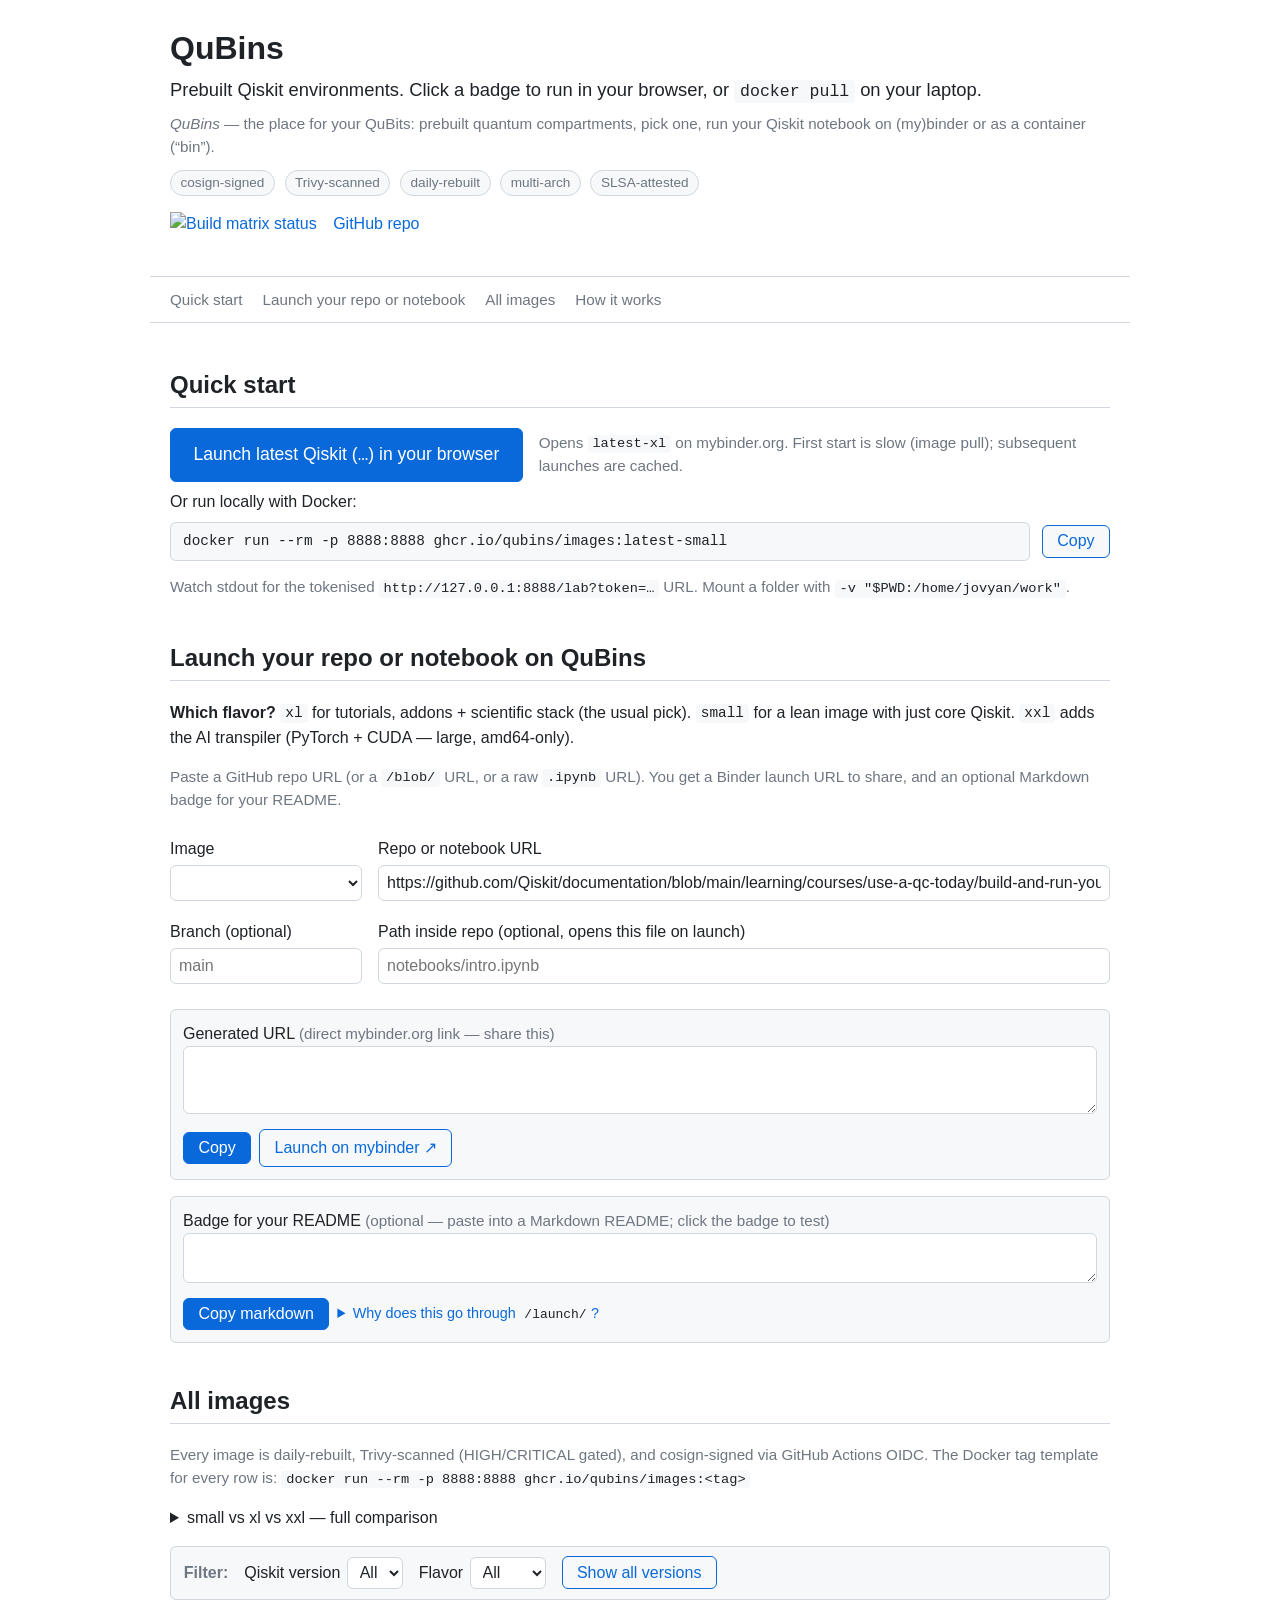
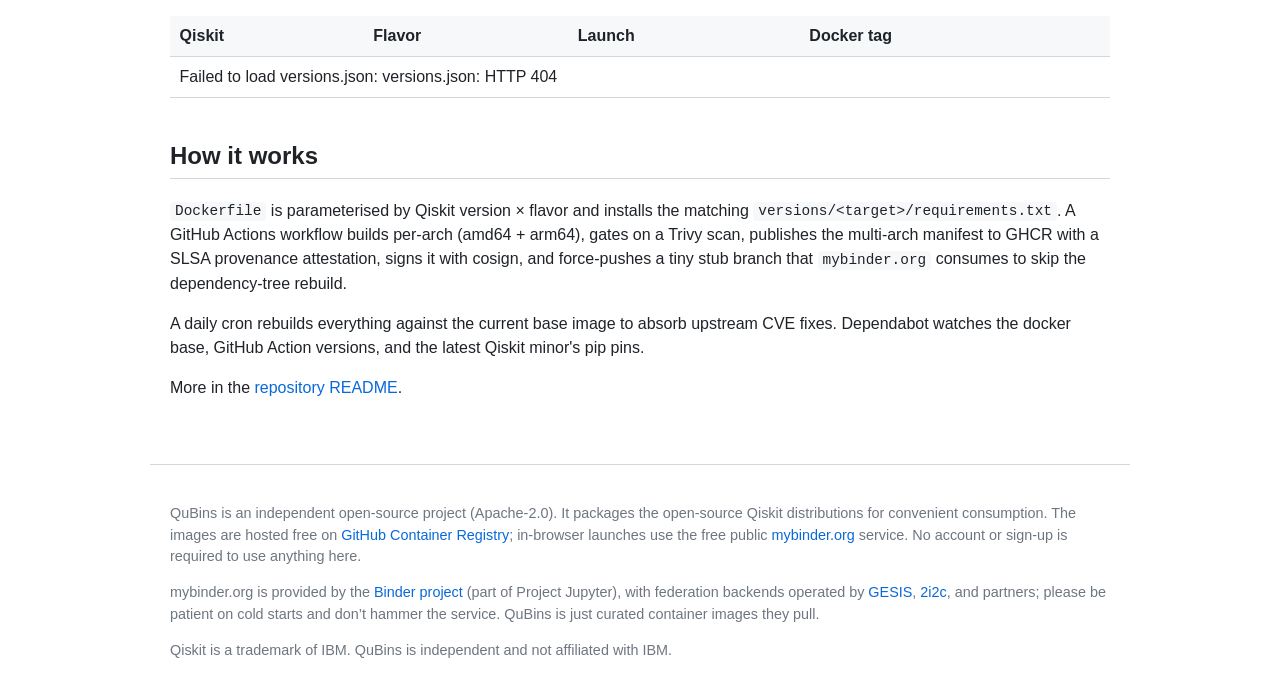
==== commit ab94290f: "Add xxl flavor; move torch-pulling transpiler out of xl The 2.4-xl image was ~3.4 GB instead of ~1 G" ====
--- a/docs/index.html
+++ b/docs/index.html
@@ -72,8 +72,9 @@
     <h2>Launch your repo or notebook on QuBins</h2>
     <p class="hero-pick">
       <strong>Which flavor?</strong> <code>xl</code> for tutorials,
-      addons + scientific stack. <code>small</code> for a lean image
-      with just core Qiskit.
+      addons + scientific stack (the usual pick). <code>small</code>
+      for a lean image with just core Qiskit. <code>xxl</code> adds
+      the AI transpiler (PyTorch + CUDA — large, amd64-only).
     </p>
     <p class="hint">
       Paste a GitHub repo URL (or a <code>/blob/</code> URL, or a raw
@@ -144,38 +145,66 @@
     </p>
 
     <details id="catalog-flavors" class="catalog-flavors">
-      <summary>small vs xl — full comparison</summary>
+      <summary>small vs xl vs xxl — full comparison</summary>
       <table class="flavors">
         <thead>
           <tr>
             <th></th>
             <th>small</th>
             <th>xl</th>
+            <th>xxl</th>
           </tr>
         </thead>
         <tbody>
           <tr>
             <th>Use for</th>
             <td>Lean image, fast pull, core Qiskit work</td>
-            <td>Tutorials, documentation notebooks, addons, scientific stack</td>
+            <td>Tutorials, docs notebooks, addons, scientific stack <em>(the usual pick)</em></td>
+            <td>Everything in xl plus the local AI transpiler</td>
+          </tr>
+          <tr>
+            <th>Approx. size</th>
+            <td>~250 MB</td>
+            <td>~1 GB</td>
+            <td>~3.4 GB</td>
           </tr>
           <tr>
             <th>Included</th>
-            <td><code>qiskit</code> + <code>qiskit-aer</code> + <code>qiskit-ibm-runtime</code></td>
-            <td><code>qiskit[all]</code>, all <code>qiskit-addon-*</code>, <code>qiskit-experiments</code>,
-                <code>qiskit-ibm-transpiler[ai-local-mode]</code>, <code>qiskit-serverless</code>,
-                <code>qiskit-ibm-catalog</code>, scipy/sklearn/pyscf/plotly/sympy/ffsim/pandas,
-                <code>pylatexenc</code>, <code>nbgitpuller</code>, <code>jupyterlab-open-url-parameter</code></td>
+            <td>
+              <code>qiskit</code><br>
+              <code>qiskit-aer</code><br>
+              <code>qiskit-ibm-runtime</code>
+            </td>
+            <td>
+              <strong>Qiskit ecosystem:</strong>
+              <code>qiskit[all]</code>, all <code>qiskit-addon-*</code>,
+              <code>qiskit-experiments</code>,
+              <code>qiskit-serverless</code>, <code>qiskit-ibm-catalog</code>
+              <br>
+              <strong>Scientific stack:</strong>
+              scipy, sklearn, pyscf, plotly, sympy, ffsim, pandas
+              <br>
+              <strong>Notebook tooling:</strong>
+              <code>pylatexenc</code>, <code>nbgitpuller</code>,
+              <code>jupyterlab-open-url-parameter</code>
+            </td>
+            <td>
+              Everything in <strong>xl</strong>, plus
+              <code>qiskit-ibm-transpiler[ai-local-mode]</code>
+              (pulls PyTorch + the full CUDA&nbsp;13 wheelset)
+            </td>
           </tr>
           <tr>
             <th>Single-notebook <code>?fromURL=</code></th>
             <td>—</td>
             <td>✓ (via <code>jupyterlab-open-url-parameter</code>)</td>
+            <td>✓ (inherits from xl)</td>
           </tr>
           <tr>
             <th>arm64 caveats</th>
             <td>none</td>
-            <td><code>qiskit-ibm-transpiler</code> and <code>gem-suite</code> omitted (no aarch64 wheels)</td>
+            <td><code>gem-suite</code> omitted (no aarch64 wheels)</td>
+            <td>amd64-only — the AI transpiler chain has no aarch64 wheels</td>
           </tr>
         </tbody>
       </table>
@@ -191,6 +220,7 @@
           <option value="">All</option>
           <option value="small">small</option>
           <option value="xl">xl</option>
+          <option value="xxl">xxl</option>
         </select>
       </label>
       <button id="filter-show-all" class="button secondary" type="button" hidden>Show all versions</button>
--- a/docs/style.css
+++ b/docs/style.css
@@ -256,10 +256,11 @@
   font-weight: 500;
 }
 
-/* small vs xl comparison table. First column is a row header, slightly
-   muted so the meaningful cells stand out. The two data columns split
-   the remaining width evenly so the package list in xl doesn't push
-   small into a narrow strip. */
+/* small vs xl vs xxl comparison table. Row header narrow & muted;
+   small + xxl take just enough for their short prose; xl gets the
+   widest share because it carries the long package list (the column
+   with the most content to display). 4 columns total: row-header +
+   small + xl + xxl. */
 table.flavors {
   table-layout: fixed;
 }
@@ -269,15 +270,22 @@
 }
 table.flavors tbody th {
   color: var(--fg-muted);
-  width: 9rem;
+  width: 7rem;
   font-weight: 500;
   vertical-align: top;
   white-space: nowrap;
 }
-table.flavors thead th:nth-child(2),
-table.flavors thead th:nth-child(3) {
+table.flavors thead th {
   font-weight: 600;
-  width: calc((100% - 9rem) / 2);
+}
+table.flavors thead th:nth-child(2) {  /* small */
+  width: 9rem;
+}
+table.flavors thead th:nth-child(3) {  /* xl — widest, the package list */
+  width: auto;
+}
+table.flavors thead th:nth-child(4) {  /* xxl */
+  width: 13rem;
 }
 table.flavors td {
   vertical-align: top;
